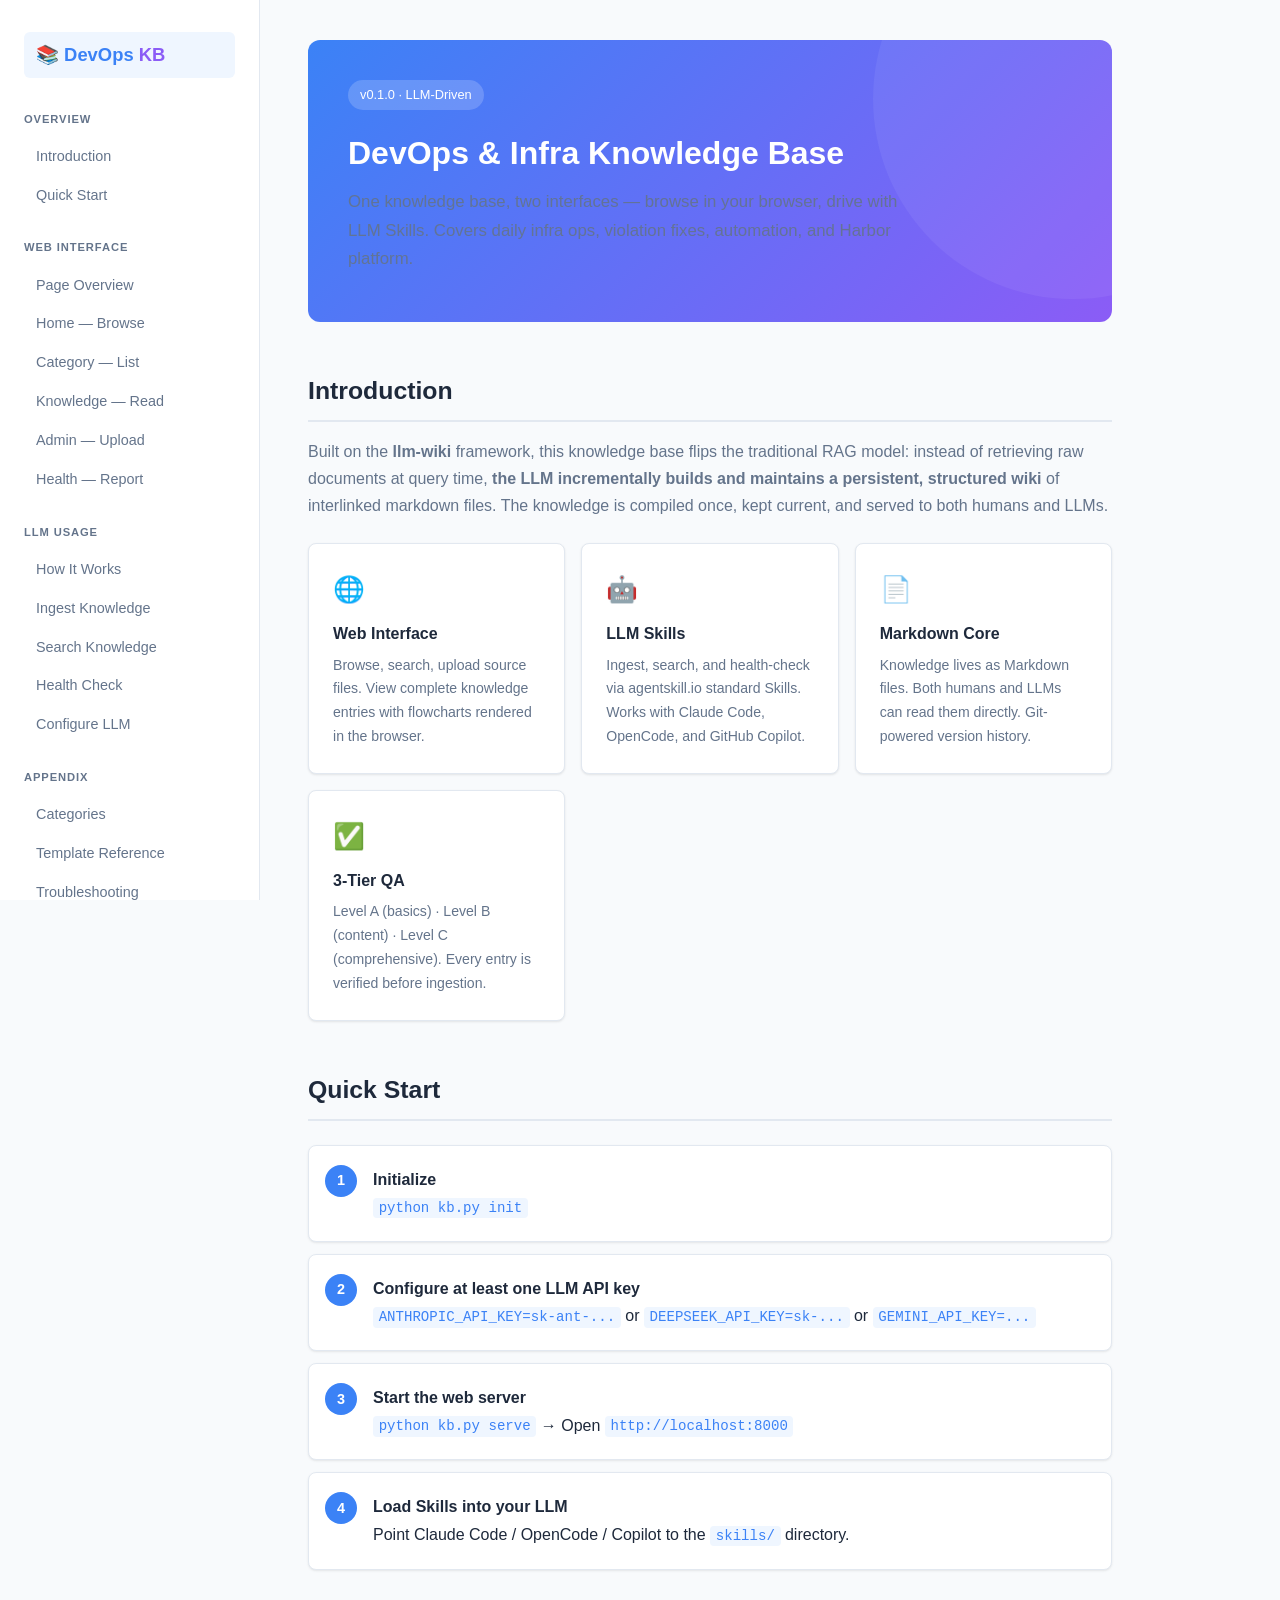
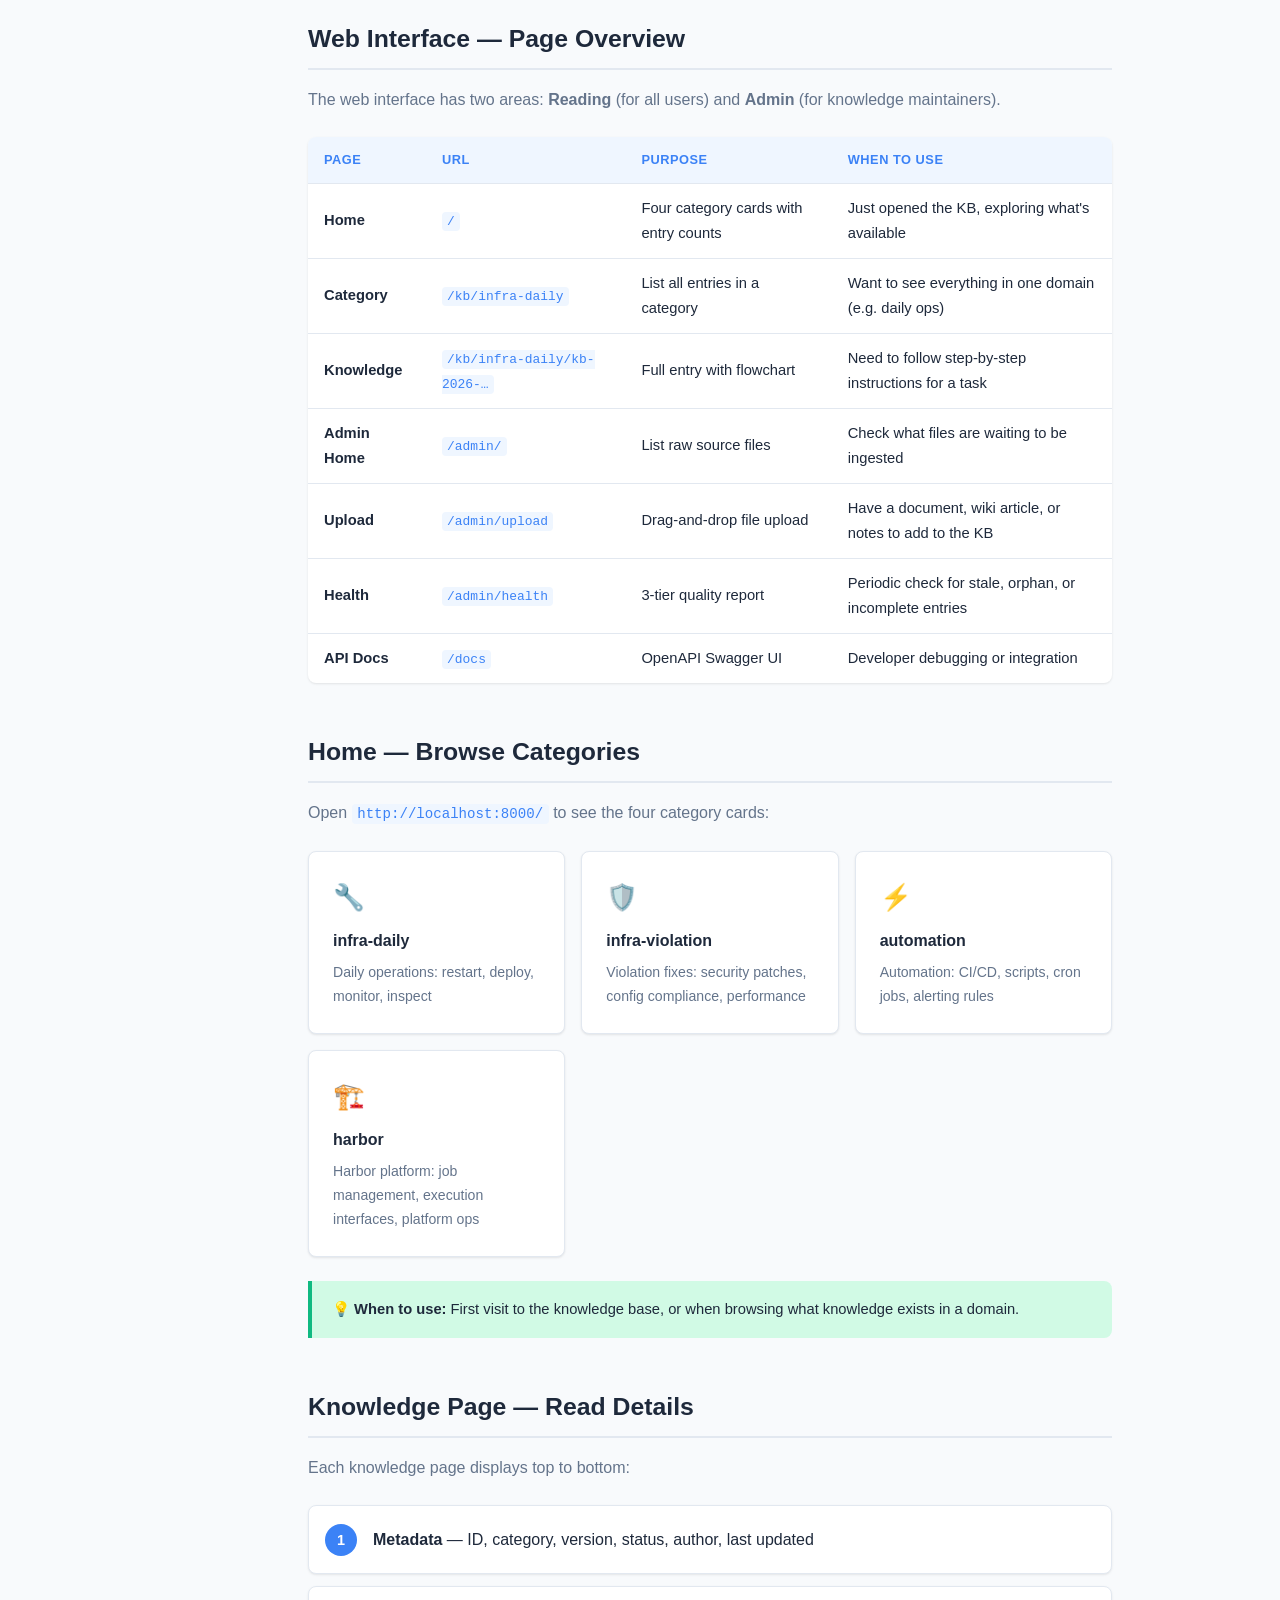
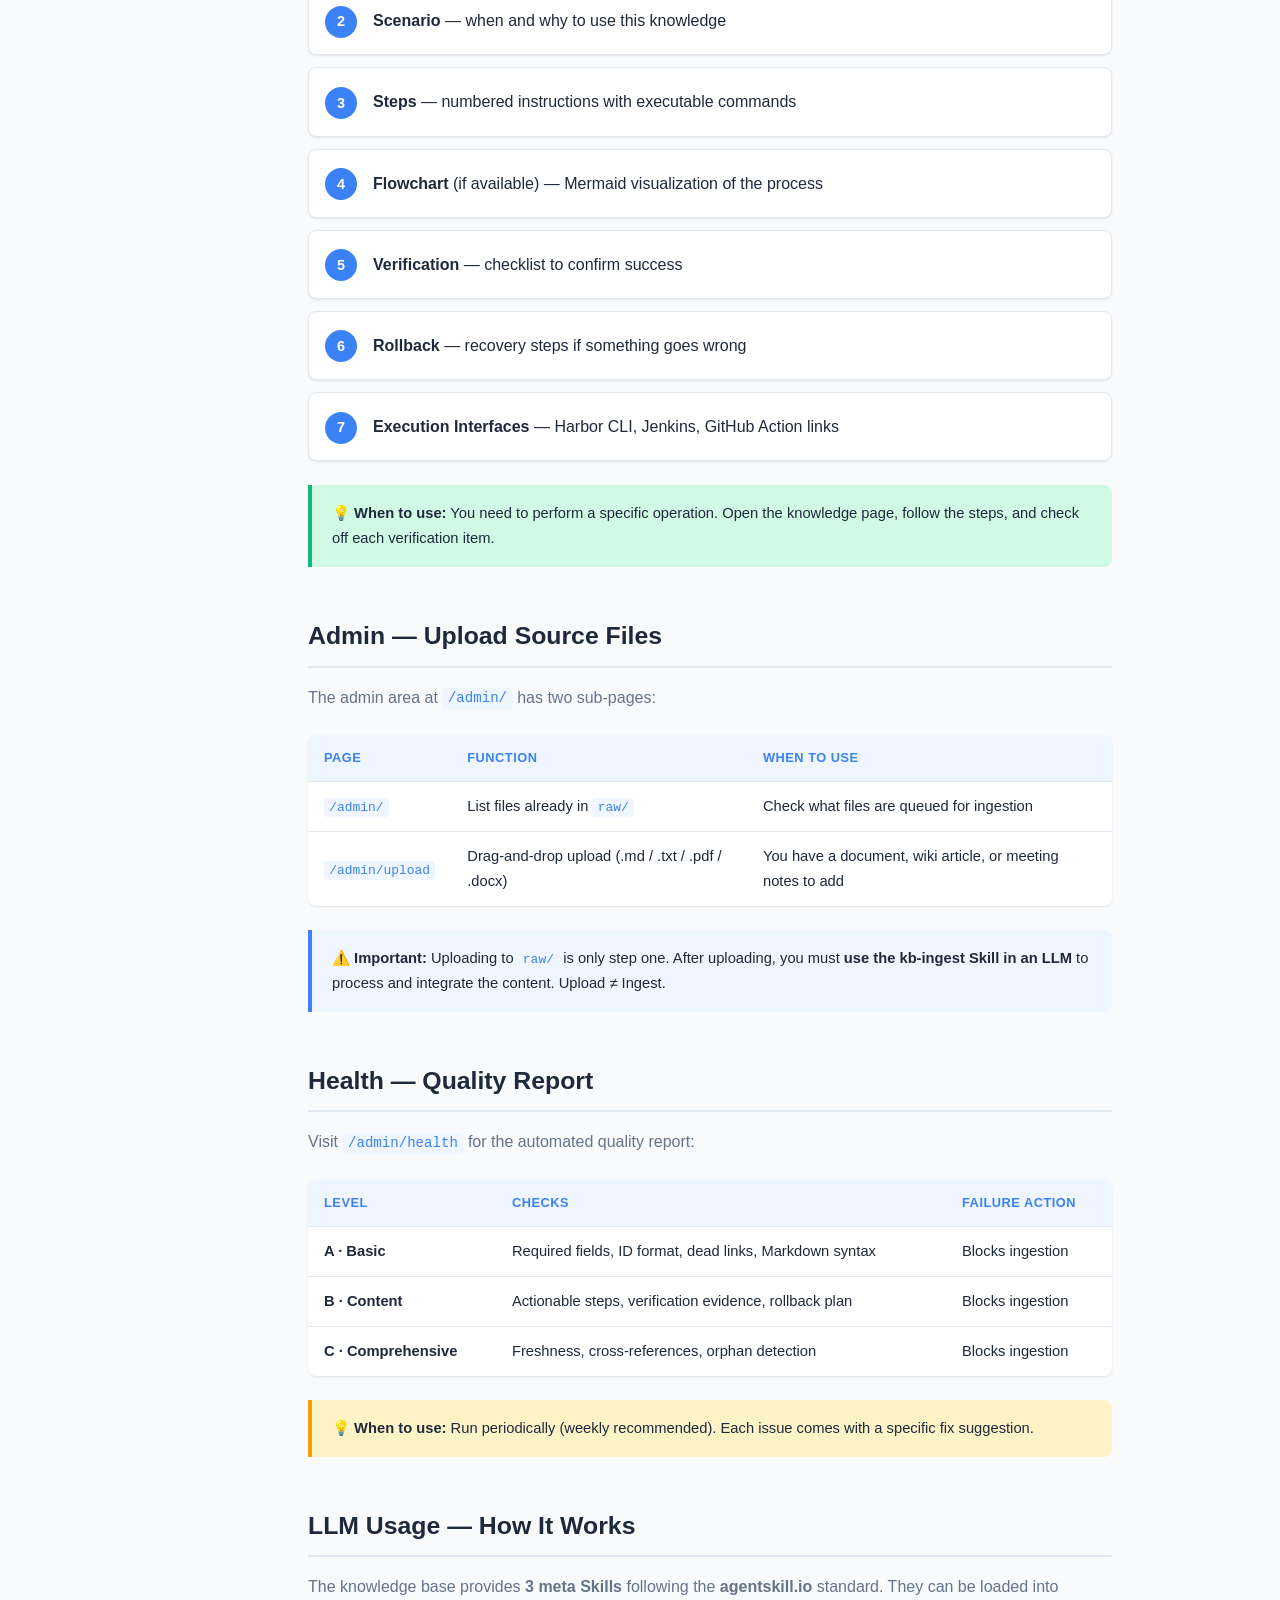
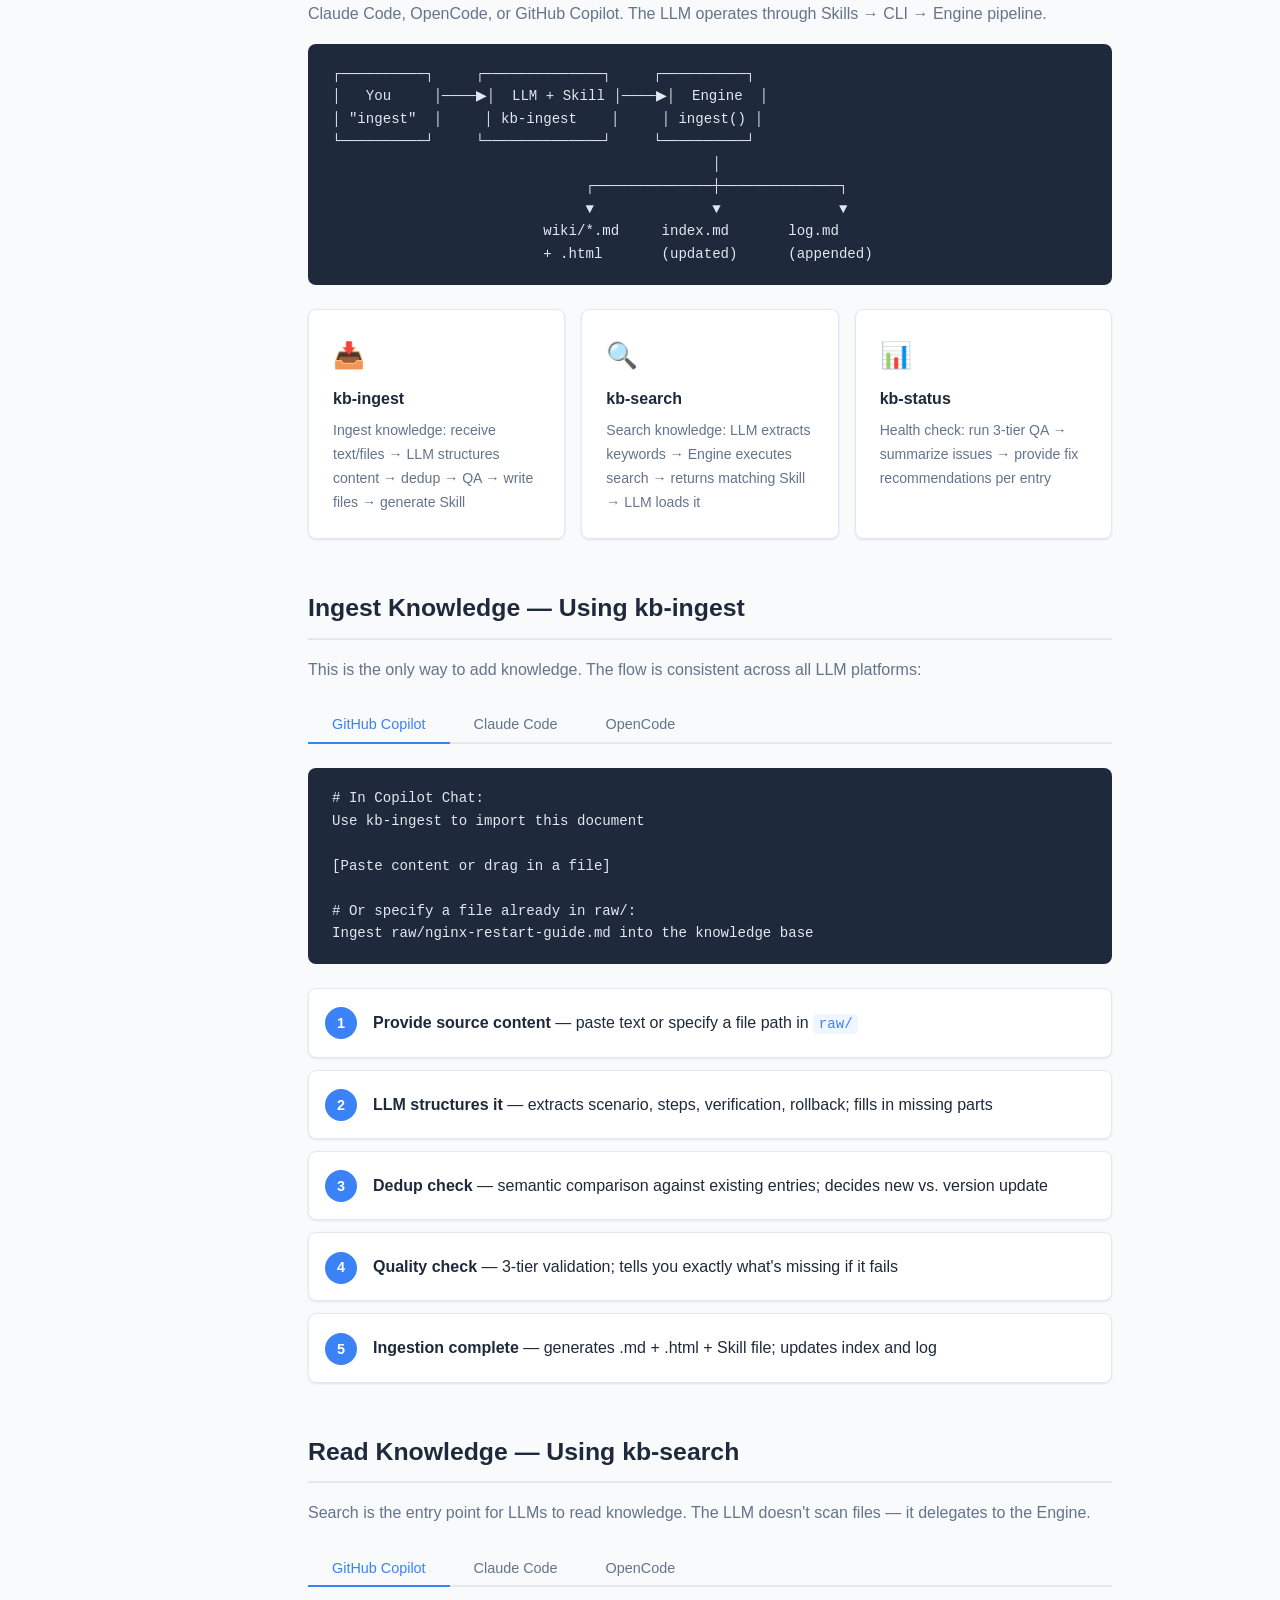
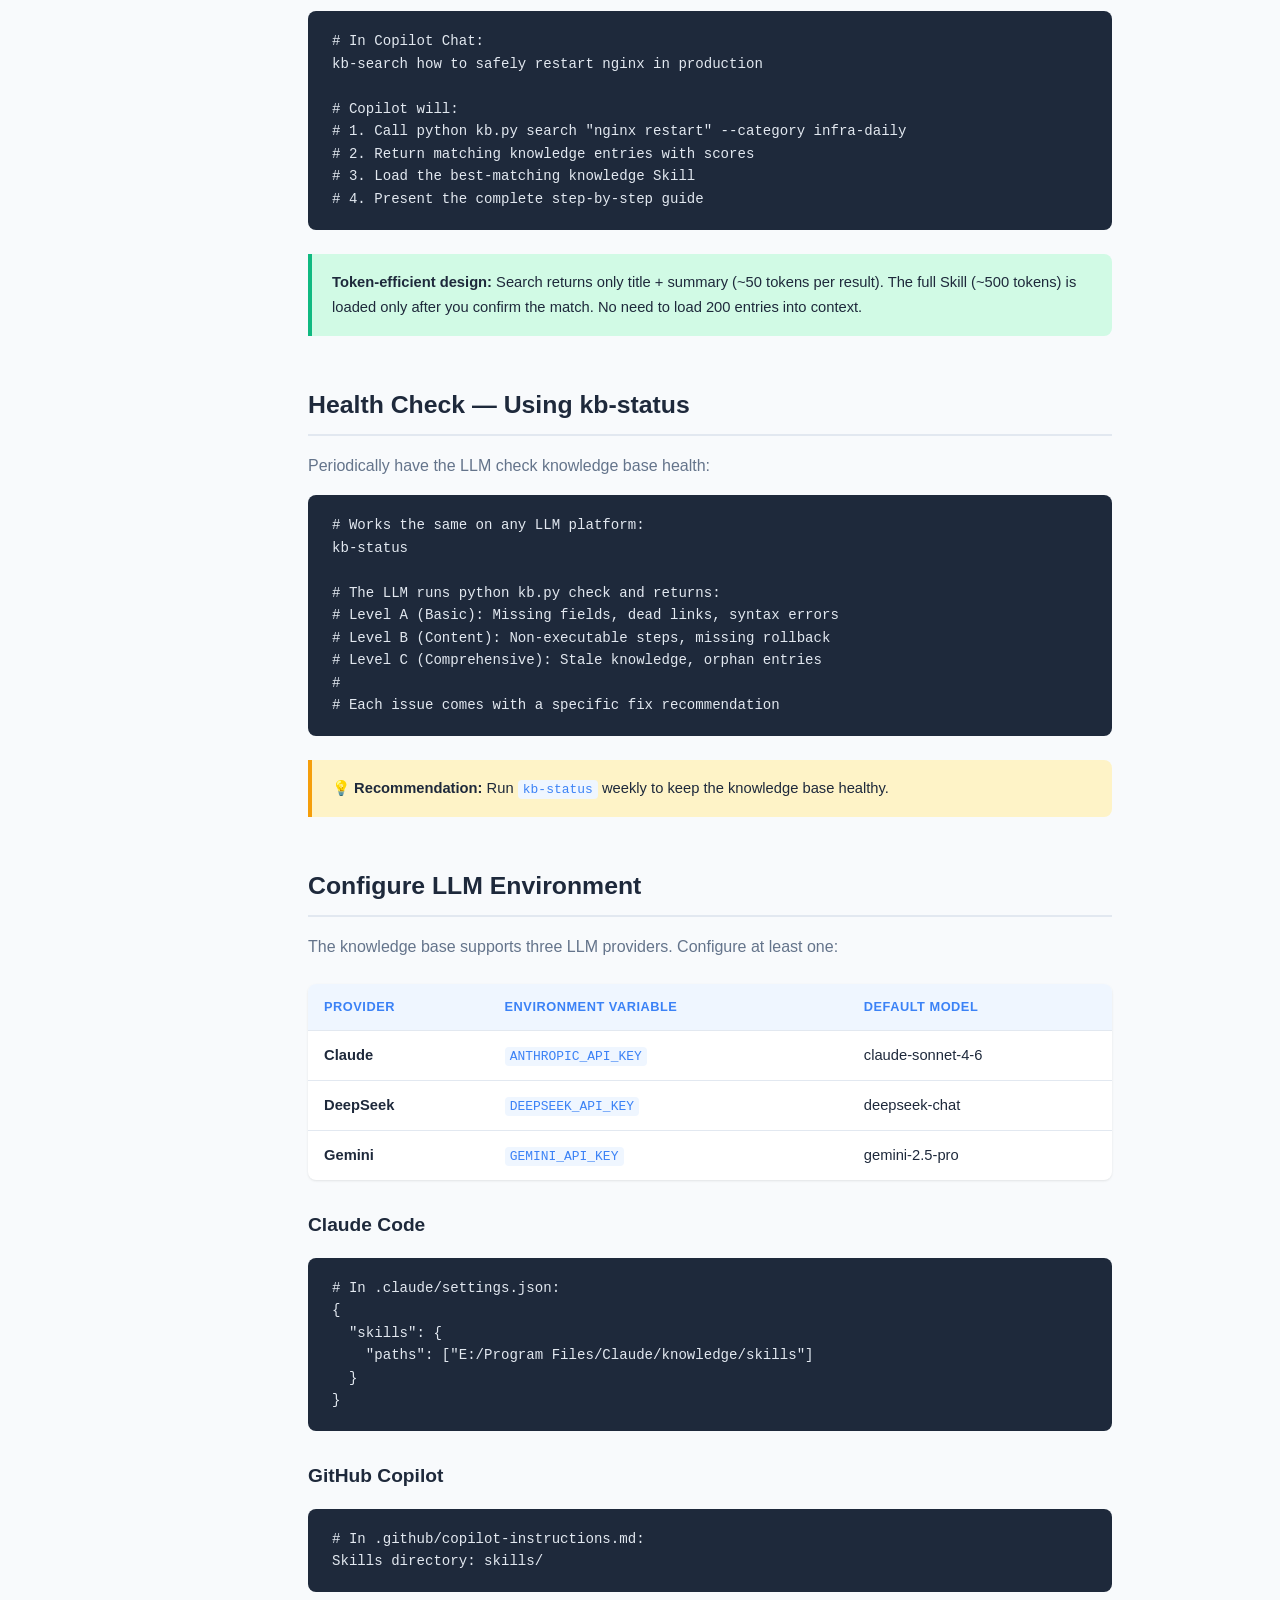
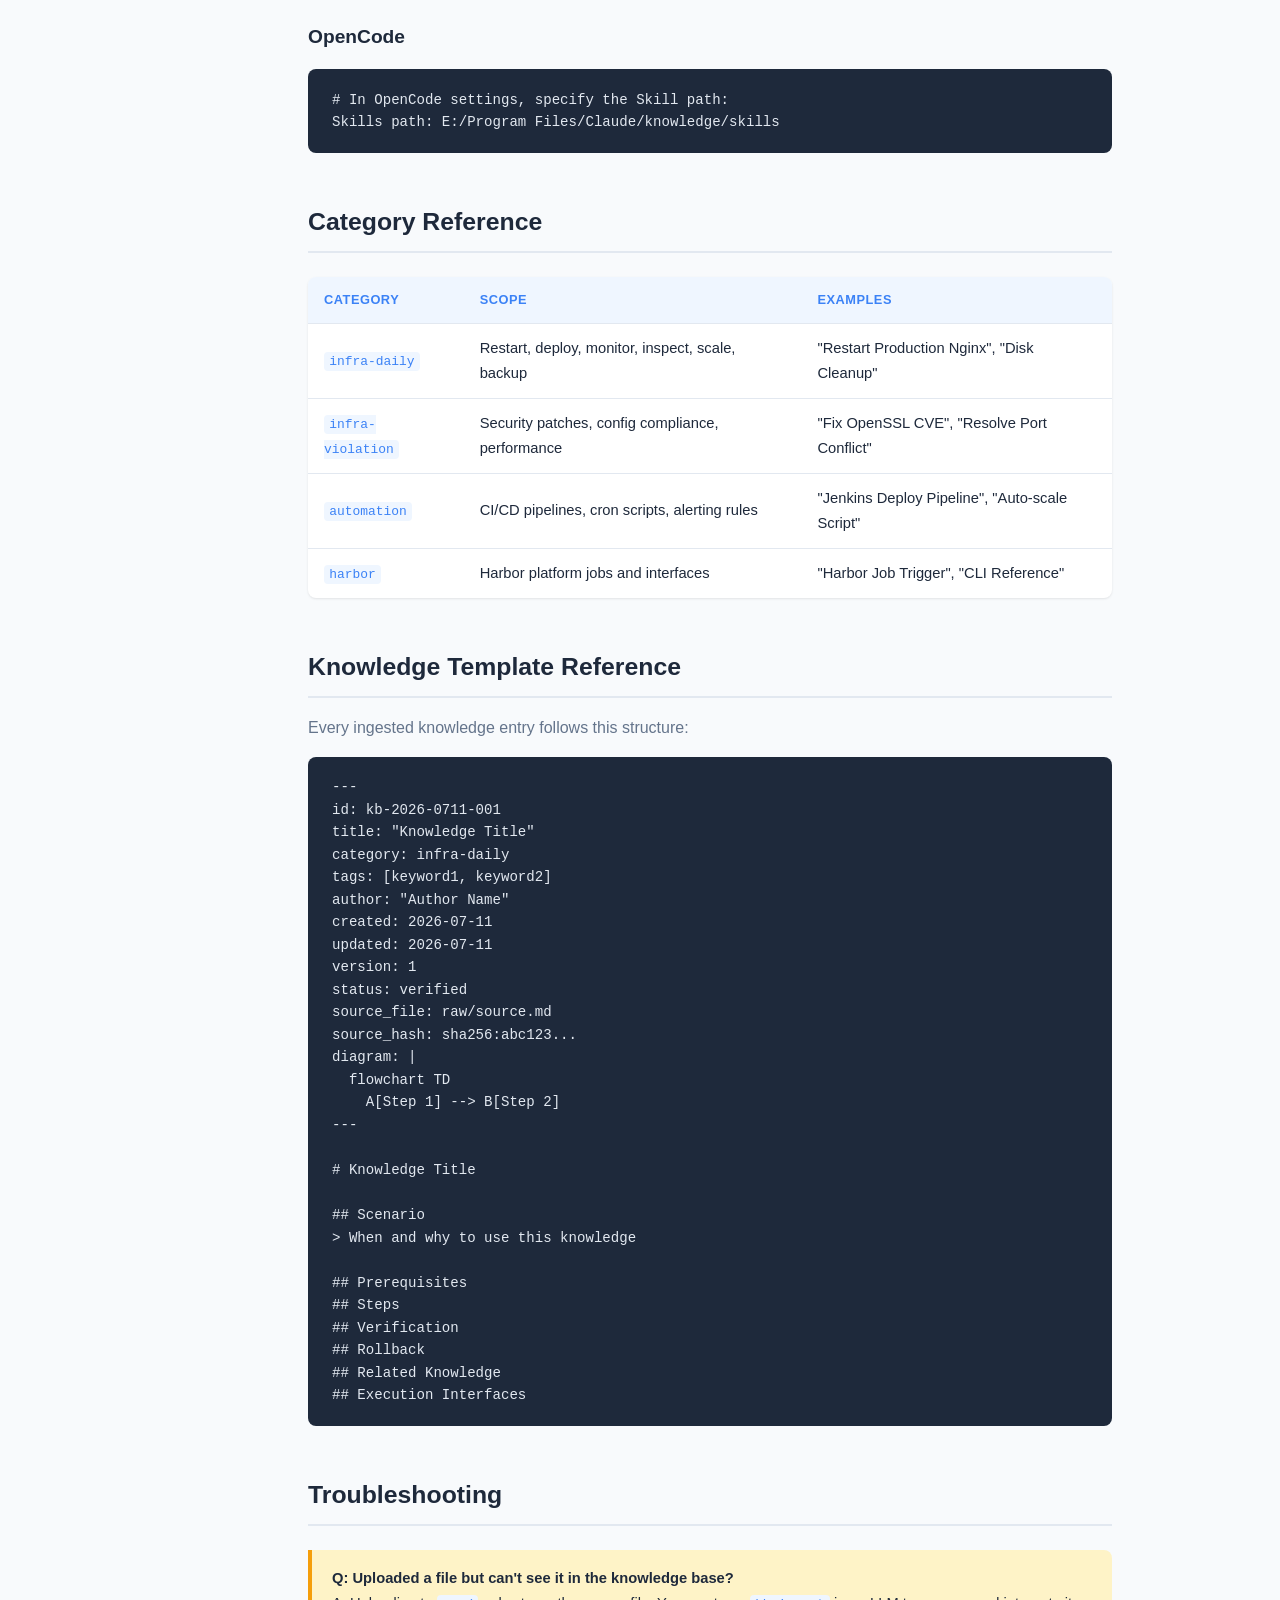
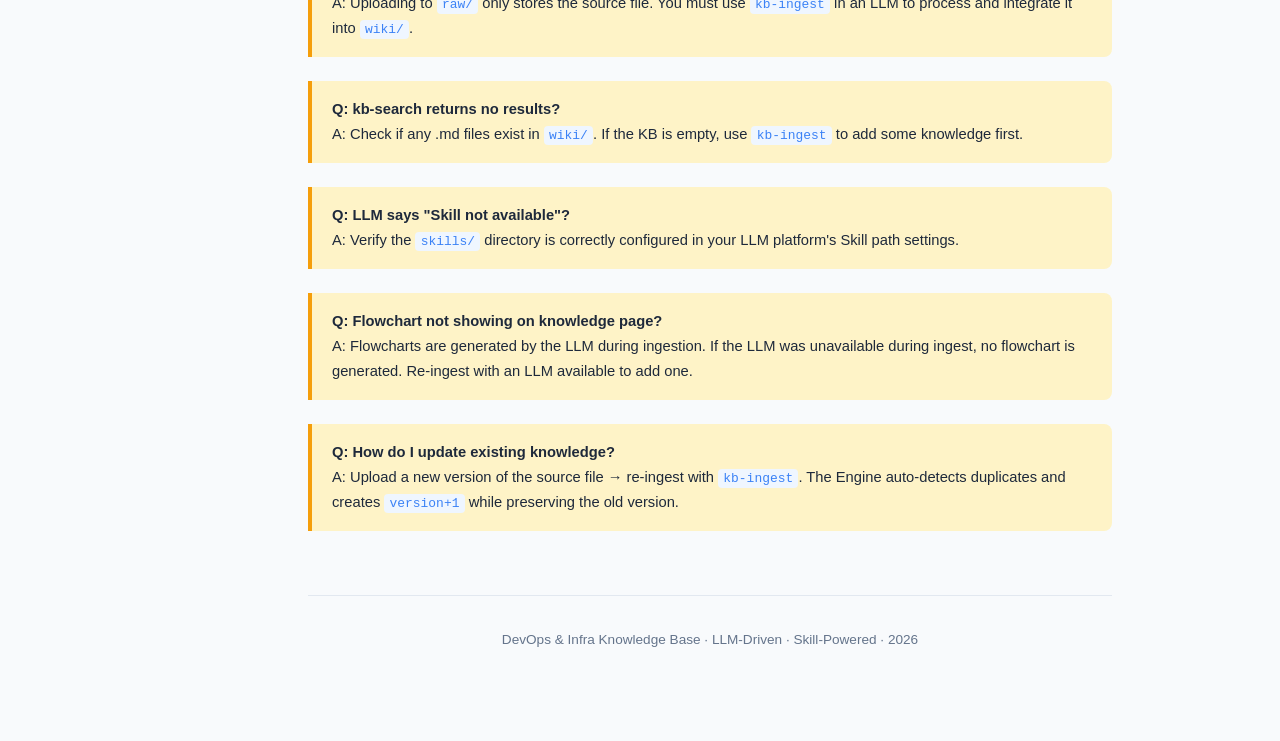
==== docs/usage-guide-en.html @ 07e26d7c "Add files via upload" ====
<!DOCTYPE html>
<html lang="en">
<head>
<meta charset="UTF-8">
<meta name="viewport" content="width=device-width, initial-scale=1.0">
<title>DevOps &amp; Infra Knowledge Base — User Guide</title>
<style>
  :root {
    --bg: #f8fafc;
    --surface: #ffffff;
    --text: #1e293b;
    --text-secondary: #64748b;
    --border: #e2e8f0;
    --primary: #3b82f6;
    --primary-light: #eff6ff;
    --accent: #8b5cf6;
    --success: #10b981;
    --warning: #f59e0b;
    --code-bg: #1e293b;
    --code-text: #e2e8f0;
    --shadow: 0 1px 3px rgba(0,0,0,.06),0 1px 2px rgba(0,0,0,.04);
    --shadow-lg: 0 10px 25px rgba(0,0,0,.08);
    --radius: 12px;
    --radius-sm: 8px;
  }

  @media (prefers-color-scheme: dark) {
    :root {
      --bg: #0f172a;
      --surface: #1e293b;
      --text: #f1f5f9;
      --text-secondary: #94a3b8;
      --border: #334155;
      --primary: #60a5fa;
      --primary-light: #1e3a5f;
      --code-bg: #0f172a;
      --code-text: #e2e8f0;
      --shadow: 0 1px 3px rgba(0,0,0,.3);
      --shadow-lg: 0 10px 25px rgba(0,0,0,.4);
    }
  }

  * { margin:0; padding:0; box-sizing:border-box; }

  body {
    font-family: -apple-system,BlinkMacSystemFont,"Segoe UI",Roboto,sans-serif;
    background: var(--bg);
    color: var(--text);
    line-height: 1.7;
    display: flex;
  }

  nav.sidebar {
    position: sticky; top:0; left:0;
    width: 260px; height: 100vh;
    background: var(--surface);
    border-right: 1px solid var(--border);
    padding: 2rem 1.5rem;
    overflow-y: auto;
    flex-shrink: 0;
  }

  nav.sidebar .logo {
    font-size: 1.15rem; font-weight: 800;
    color: var(--primary);
    margin-bottom: 2rem;
    display: block; text-decoration: none;
  }

  nav.sidebar .logo span { color: var(--accent); }

  nav.sidebar .nav-section {
    font-size: .7rem; text-transform: uppercase;
    letter-spacing: .08em; color: var(--text-secondary);
    margin: 1.5rem 0 .5rem; font-weight: 700;
  }

  nav.sidebar a {
    display: block; padding: .45rem .75rem;
    color: var(--text-secondary); text-decoration: none;
    border-radius: 6px; font-size: .9rem;
    transition: all .15s;
  }

  nav.sidebar a:hover,
  nav.sidebar a.active {
    color: var(--primary); background: var(--primary-light);
  }

  main {
    flex:1; max-width: 900px;
    padding: 2.5rem 3rem 5rem;
  }

  .hero {
    background: linear-gradient(135deg, #3b82f6, #8b5cf6);
    color: #fff; border-radius: var(--radius);
    padding: 2.5rem 2.5rem 2rem; margin-bottom: 2.5rem;
    position: relative; overflow: hidden;
  }
  .hero::after {
    content: ''; position: absolute;
    top: -50%; right: -20%;
    width: 400px; height: 400px;
    background: rgba(255,255,255,.06);
    border-radius: 50%;
  }
  .hero h1 { font-size: 2rem; font-weight: 800; margin-bottom: .5rem; position:relative; z-index:1; }
  .hero p { font-size: 1.05rem; opacity: .9; max-width: 550px; position:relative; z-index:1; }
  .hero .badge {
    display: inline-block; padding: .25rem .75rem;
    background: rgba(255,255,255,.18);
    border-radius: 20px; font-size: .8rem; margin-bottom: 1rem;
    position:relative; z-index:1;
  }

  h2 {
    font-size: 1.55rem; font-weight: 700;
    margin: 2.5rem 0 1rem; padding-top: .5rem;
    border-bottom: 2px solid var(--border); padding-bottom: .5rem;
  }

  h3 { font-size: 1.2rem; font-weight: 600; margin: 1.8rem 0 .6rem; }

  p { margin-bottom: 1rem; color: var(--text-secondary); }

  .card-grid {
    display: grid;
    grid-template-columns: repeat(auto-fill,minmax(240px,1fr));
    gap: 1rem; margin: 1.5rem 0;
  }

  .card {
    background: var(--surface); border: 1px solid var(--border);
    border-radius: var(--radius-sm); padding: 1.5rem;
    box-shadow: var(--shadow);
    transition: transform .15s,box-shadow .15s;
  }
  .card:hover { transform: translateY(-2px); box-shadow: var(--shadow-lg); }
  .card h4 { font-size: 1rem; margin-bottom: .4rem; }
  .card .icon { font-size: 1.6rem; margin-bottom: .5rem; display:block; }
  .card p { font-size: .88rem; margin:0; }

  table {
    width: 100%; border-collapse: collapse;
    margin: 1.5rem 0; font-size: .92rem;
    background: var(--surface); border-radius: var(--radius-sm);
    overflow: hidden; box-shadow: var(--shadow);
  }
  th {
    background: var(--primary-light); color: var(--primary);
    font-weight: 600; text-align: left;
    padding: .75rem 1rem; font-size: .8rem;
    text-transform: uppercase; letter-spacing: .04em;
  }
  td { padding: .75rem 1rem; border-top: 1px solid var(--border); }
  tr:hover td { background: var(--bg); }

  pre {
    background: var(--code-bg); color: var(--code-text);
    border-radius: var(--radius-sm); padding: 1.2rem 1.5rem;
    overflow-x: auto; font-size: .88rem; line-height: 1.6;
    margin: 1rem 0;
  }

  code {
    font-family: "Cascadia Code","Fira Code","JetBrains Mono",Consolas,monospace;
    font-size: .88em;
  }

  :not(pre) > code {
    background: var(--primary-light); color: var(--primary);
    padding: .15em .4em; border-radius: 4px;
  }

  .step-list { counter-reset: step; list-style: none; padding:0; margin:1.5rem 0; }
  .step-list li {
    counter-increment: step;
    padding: 1.25rem 1.25rem 1.25rem 4rem;
    background: var(--surface);
    border: 1px solid var(--border);
    border-radius: var(--radius-sm);
    margin-bottom: .75rem;
    position: relative;
    box-shadow: var(--shadow);
  }
  .step-list li::before {
    content: counter(step);
    position: absolute; left: 1rem; top: 1.15rem;
    width: 2rem; height: 2rem;
    background: var(--primary);
    color: #fff; border-radius: 50%;
    display: flex; align-items: center; justify-content: center;
    font-weight: 700; font-size: .9rem;
  }

  .tab-bar {
    display: flex; gap: 0; margin: 1.5rem 0 0;
    border-bottom: 2px solid var(--border);
  }
  .tab-bar button {
    padding: .6rem 1.5rem; border: none; background: none;
    font-size: .9rem; cursor: pointer;
    color: var(--text-secondary); font-weight: 500;
    border-bottom: 2px solid transparent; margin-bottom: -2px;
    transition: all .15s;
    font-family: inherit;
  }
  .tab-bar button.active {
    color: var(--primary); border-bottom-color: var(--primary);
  }
  .tab-content { display: none; }
  .tab-content.active { display: block; }

  .note {
    background: var(--primary-light); border-left: 4px solid var(--primary);
    padding: 1rem 1.25rem; border-radius: 0 var(--radius-sm) var(--radius-sm) 0;
    margin: 1.5rem 0; font-size: .92rem;
  }
  .note.warn { background: #fef3c7; border-left-color: var(--warning); }
  .note.success { background: #d1fae5; border-left-color: var(--success); }

  @media (max-width: 900px) {
    nav.sidebar { display: none; }
    main { padding: 1.5rem; }
    .hero { padding: 1.5rem; }
    .hero h1 { font-size: 1.5rem; }
    .card-grid { grid-template-columns: 1fr; }
  }
</style>
</head>
<body>

<nav class="sidebar">
  <a href="#" class="logo">📚 DevOps <span>KB</span></a>

  <div class="nav-section">Overview</div>
  <a href="#overview" class="active">Introduction</a>
  <a href="#quickstart">Quick Start</a>

  <div class="nav-section">Web Interface</div>
  <a href="#web-overview">Page Overview</a>
  <a href="#page-home">Home — Browse</a>
  <a href="#page-category">Category — List</a>
  <a href="#page-knowledge">Knowledge — Read</a>
  <a href="#page-admin">Admin — Upload</a>
  <a href="#page-health">Health — Report</a>

  <div class="nav-section">LLM Usage</div>
  <a href="#llm-overview">How It Works</a>
  <a href="#llm-ingest">Ingest Knowledge</a>
  <a href="#llm-search">Search Knowledge</a>
  <a href="#llm-check">Health Check</a>
  <a href="#llm-setup">Configure LLM</a>

  <div class="nav-section">Appendix</div>
  <a href="#categories">Categories</a>
  <a href="#template">Template Reference</a>
  <a href="#troubleshoot">Troubleshooting</a>
</nav>

<main>

<!-- ====== HERO ====== -->
<div class="hero">
  <div class="badge">v0.1.0 · LLM-Driven</div>
  <h1>DevOps &amp; Infra Knowledge Base</h1>
  <p>One knowledge base, two interfaces — browse in your browser, drive with LLM Skills. Covers daily infra ops, violation fixes, automation, and Harbor platform.</p>
</div>

<!-- ====== OVERVIEW ====== -->
<h2 id="overview">Introduction</h2>

<p>Built on the <strong>llm-wiki</strong> framework, this knowledge base flips the traditional RAG model: instead of retrieving raw documents at query time, <strong>the LLM incrementally builds and maintains a persistent, structured wiki</strong> of interlinked markdown files. The knowledge is compiled once, kept current, and served to both humans and LLMs.</p>

<div class="card-grid">
  <div class="card">
    <span class="icon">🌐</span>
    <h4>Web Interface</h4>
    <p>Browse, search, upload source files. View complete knowledge entries with flowcharts rendered in the browser.</p>
  </div>
  <div class="card">
    <span class="icon">🤖</span>
    <h4>LLM Skills</h4>
    <p>Ingest, search, and health-check via agentskill.io standard Skills. Works with Claude Code, OpenCode, and GitHub Copilot.</p>
  </div>
  <div class="card">
    <span class="icon">📄</span>
    <h4>Markdown Core</h4>
    <p>Knowledge lives as Markdown files. Both humans and LLMs can read them directly. Git-powered version history.</p>
  </div>
  <div class="card">
    <span class="icon">✅</span>
    <h4>3-Tier QA</h4>
    <p>Level A (basics) · Level B (content) · Level C (comprehensive). Every entry is verified before ingestion.</p>
  </div>
</div>

<!-- ====== QUICK START ====== -->
<h2 id="quickstart">Quick Start</h2>

<ol class="step-list">
  <li>
    <strong>Initialize</strong><br>
    <code>python kb.py init</code>
  </li>
  <li>
    <strong>Configure at least one LLM API key</strong><br>
    <code>ANTHROPIC_API_KEY=sk-ant-...</code> or <code>DEEPSEEK_API_KEY=sk-...</code> or <code>GEMINI_API_KEY=...</code>
  </li>
  <li>
    <strong>Start the web server</strong><br>
    <code>python kb.py serve</code> → Open <code>http://localhost:8000</code>
  </li>
  <li>
    <strong>Load Skills into your LLM</strong><br>
    Point Claude Code / OpenCode / Copilot to the <code>skills/</code> directory.
  </li>
</ol>

<!-- ====== WEB OVERVIEW ====== -->
<h2 id="web-overview">Web Interface — Page Overview</h2>

<p>The web interface has two areas: <strong>Reading</strong> (for all users) and <strong>Admin</strong> (for knowledge maintainers).</p>

<table>
  <thead>
    <tr><th>Page</th><th>URL</th><th>Purpose</th><th>When to Use</th></tr>
  </thead>
  <tbody>
    <tr>
      <td><strong>Home</strong></td>
      <td><code>/</code></td>
      <td>Four category cards with entry counts</td>
      <td>Just opened the KB, exploring what's available</td>
    </tr>
    <tr>
      <td><strong>Category</strong></td>
      <td><code>/kb/infra-daily</code></td>
      <td>List all entries in a category</td>
      <td>Want to see everything in one domain (e.g. daily ops)</td>
    </tr>
    <tr>
      <td><strong>Knowledge</strong></td>
      <td><code>/kb/infra-daily/kb-2026-…</code></td>
      <td>Full entry with flowchart</td>
      <td>Need to follow step-by-step instructions for a task</td>
    </tr>
    <tr>
      <td><strong>Admin Home</strong></td>
      <td><code>/admin/</code></td>
      <td>List raw source files</td>
      <td>Check what files are waiting to be ingested</td>
    </tr>
    <tr>
      <td><strong>Upload</strong></td>
      <td><code>/admin/upload</code></td>
      <td>Drag-and-drop file upload</td>
      <td>Have a document, wiki article, or notes to add to the KB</td>
    </tr>
    <tr>
      <td><strong>Health</strong></td>
      <td><code>/admin/health</code></td>
      <td>3-tier quality report</td>
      <td>Periodic check for stale, orphan, or incomplete entries</td>
    </tr>
    <tr>
      <td><strong>API Docs</strong></td>
      <td><code>/docs</code></td>
      <td>OpenAPI Swagger UI</td>
      <td>Developer debugging or integration</td>
    </tr>
  </tbody>
</table>

<!-- ====== PAGE: HOME ====== -->
<h2 id="page-home">Home — Browse Categories</h2>

<p>Open <code>http://localhost:8000/</code> to see the four category cards:</p>

<div class="card-grid">
  <div class="card"><span class="icon">🔧</span><h4>infra-daily</h4><p>Daily operations: restart, deploy, monitor, inspect</p></div>
  <div class="card"><span class="icon">🛡️</span><h4>infra-violation</h4><p>Violation fixes: security patches, config compliance, performance</p></div>
  <div class="card"><span class="icon">⚡</span><h4>automation</h4><p>Automation: CI/CD, scripts, cron jobs, alerting rules</p></div>
  <div class="card"><span class="icon">🏗️</span><h4>harbor</h4><p>Harbor platform: job management, execution interfaces, platform ops</p></div>
</div>

<div class="note success">
  <strong>💡 When to use:</strong> First visit to the knowledge base, or when browsing what knowledge exists in a domain.
</div>

<!-- ====== PAGE: KNOWLEDGE ====== -->
<h2 id="page-knowledge">Knowledge Page — Read Details</h2>

<p>Each knowledge page displays top to bottom:</p>
<ol class="step-list">
  <li><strong>Metadata</strong> — ID, category, version, status, author, last updated</li>
  <li><strong>Scenario</strong> — when and why to use this knowledge</li>
  <li><strong>Steps</strong> — numbered instructions with executable commands</li>
  <li><strong>Flowchart</strong> (if available) — Mermaid visualization of the process</li>
  <li><strong>Verification</strong> — checklist to confirm success</li>
  <li><strong>Rollback</strong> — recovery steps if something goes wrong</li>
  <li><strong>Execution Interfaces</strong> — Harbor CLI, Jenkins, GitHub Action links</li>
</ol>

<div class="note success">
  <strong>💡 When to use:</strong> You need to perform a specific operation. Open the knowledge page, follow the steps, and check off each verification item.
</div>

<!-- ====== PAGE: ADMIN ====== -->
<h2 id="page-admin">Admin — Upload Source Files</h2>

<p>The admin area at <code>/admin/</code> has two sub-pages:</p>

<table>
  <thead><tr><th>Page</th><th>Function</th><th>When to Use</th></tr></thead>
  <tbody>
    <tr>
      <td><code>/admin/</code></td>
      <td>List files already in <code>raw/</code></td>
      <td>Check what files are queued for ingestion</td>
    </tr>
    <tr>
      <td><code>/admin/upload</code></td>
      <td>Drag-and-drop upload (.md / .txt / .pdf / .docx)</td>
      <td>You have a document, wiki article, or meeting notes to add</td>
    </tr>
  </tbody>
</table>

<div class="note">
  <strong>⚠️ Important:</strong> Uploading to <code>raw/</code> is only step one. After uploading, you must <strong>use the kb-ingest Skill in an LLM</strong> to process and integrate the content. Upload &ne; Ingest.
</div>

<!-- ====== PAGE: HEALTH ====== -->
<h2 id="page-health">Health — Quality Report</h2>

<p>Visit <code>/admin/health</code> for the automated quality report:</p>

<table>
  <thead><tr><th>Level</th><th>Checks</th><th>Failure Action</th></tr></thead>
  <tbody>
    <tr>
      <td><strong>A · Basic</strong></td>
      <td>Required fields, ID format, dead links, Markdown syntax</td>
      <td>Blocks ingestion</td>
    </tr>
    <tr>
      <td><strong>B · Content</strong></td>
      <td>Actionable steps, verification evidence, rollback plan</td>
      <td>Blocks ingestion</td>
    </tr>
    <tr>
      <td><strong>C · Comprehensive</strong></td>
      <td>Freshness, cross-references, orphan detection</td>
      <td>Blocks ingestion</td>
    </tr>
  </tbody>
</table>

<div class="note warn">
  <strong>💡 When to use:</strong> Run periodically (weekly recommended). Each issue comes with a specific fix suggestion.
</div>

<!-- ====== LLM OVERVIEW ====== -->
<h2 id="llm-overview">LLM Usage — How It Works</h2>

<p>The knowledge base provides <strong>3 meta Skills</strong> following the <strong>agentskill.io</strong> standard. They can be loaded into Claude Code, OpenCode, or GitHub Copilot. The LLM operates through Skills → CLI → Engine pipeline.</p>

<pre>┌──────────┐     ┌──────────────┐     ┌──────────┐
│   You     │────▶│  LLM + Skill │────▶│  Engine  │
│ "ingest"  │     │ kb-ingest    │     │ ingest() │
└──────────┘     └──────────────┘     └──────────┘
                                             │
                              ┌──────────────┼──────────────┐
                              ▼              ▼              ▼
                         wiki/*.md     index.md       log.md
                         + .html       (updated)      (appended)</pre>

<div class="card-grid">
  <div class="card">
    <span class="icon">📥</span>
    <h4>kb-ingest</h4>
    <p>Ingest knowledge: receive text/files → LLM structures content → dedup → QA → write files → generate Skill</p>
  </div>
  <div class="card">
    <span class="icon">🔍</span>
    <h4>kb-search</h4>
    <p>Search knowledge: LLM extracts keywords → Engine executes search → returns matching Skill → LLM loads it</p>
  </div>
  <div class="card">
    <span class="icon">📊</span>
    <h4>kb-status</h4>
    <p>Health check: run 3-tier QA → summarize issues → provide fix recommendations per entry</p>
  </div>
</div>

<!-- ====== LLM: INGEST ====== -->
<h2 id="llm-ingest">Ingest Knowledge — Using kb-ingest</h2>

<p>This is the only way to add knowledge. The flow is consistent across all LLM platforms:</p>

<div class="tab-bar">
  <button class="active" onclick="switchTab(event,'ingest-copilot')">GitHub Copilot</button>
  <button onclick="switchTab(event,'ingest-claude')">Claude Code</button>
  <button onclick="switchTab(event,'ingest-opencode')">OpenCode</button>
</div>

<div id="ingest-copilot" class="tab-content active" style="margin-top:1.5rem;">
<pre># In Copilot Chat:
Use kb-ingest to import this document

[Paste content or drag in a file]

# Or specify a file already in raw/:
Ingest raw/nginx-restart-guide.md into the knowledge base</pre>
</div>

<div id="ingest-claude" class="tab-content" style="margin-top:1.5rem;">
<pre># In Claude Code:
> /kb-ingest

Claude will guide you through:
1. Provide knowledge content (paste or file path)
2. LLM auto-structures per template
3. LLM checks completeness, prompts for missing sections
4. Confirm and auto-ingest</pre>
</div>

<div id="ingest-opencode" class="tab-content" style="margin-top:1.5rem;">
<pre># In OpenCode:
Please use the kb-ingest skill to import this content:

[Paste content]

OpenCode will call python kb.py ingest to complete the process.</pre>
</div>

<ol class="step-list">
  <li><strong>Provide source content</strong> — paste text or specify a file path in <code>raw/</code></li>
  <li><strong>LLM structures it</strong> — extracts scenario, steps, verification, rollback; fills in missing parts</li>
  <li><strong>Dedup check</strong> — semantic comparison against existing entries; decides new vs. version update</li>
  <li><strong>Quality check</strong> — 3-tier validation; tells you exactly what's missing if it fails</li>
  <li><strong>Ingestion complete</strong> — generates .md + .html + Skill file; updates index and log</li>
</ol>

<!-- ====== LLM: SEARCH ====== -->
<h2 id="llm-search">Read Knowledge — Using kb-search</h2>

<p>Search is the entry point for LLMs to read knowledge. The LLM doesn't scan files — it delegates to the Engine.</p>

<div class="tab-bar">
  <button class="active" onclick="switchTab(event,'search-copilot')">GitHub Copilot</button>
  <button onclick="switchTab(event,'search-claude')">Claude Code</button>
  <button onclick="switchTab(event,'search-opencode')">OpenCode</button>
</div>

<div id="search-copilot" class="tab-content active" style="margin-top:1.5rem;">
<pre># In Copilot Chat:
kb-search how to safely restart nginx in production

# Copilot will:
# 1. Call python kb.py search "nginx restart" --category infra-daily
# 2. Return matching knowledge entries with scores
# 3. Load the best-matching knowledge Skill
# 4. Present the complete step-by-step guide</pre>
</div>

<div id="search-claude" class="tab-content" style="margin-top:1.5rem;">
<pre># In Claude Code:
> /kb-search nginx restart procedure

Claude will search the KB and provide the operation guide.</pre>
</div>

<div id="search-opencode" class="tab-content" style="margin-top:1.5rem;">
<pre># In OpenCode:
Use kb-search to find the disk cleanup procedure</pre>
</div>

<div class="note success">
  <strong>Token-efficient design:</strong> Search returns only title + summary (~50 tokens per result). The full Skill (~500 tokens) is loaded only after you confirm the match. No need to load 200 entries into context.
</div>

<!-- ====== LLM: CHECK ====== -->
<h2 id="llm-check">Health Check — Using kb-status</h2>

<p>Periodically have the LLM check knowledge base health:</p>

<pre># Works the same on any LLM platform:
kb-status

# The LLM runs python kb.py check and returns:
# Level A (Basic): Missing fields, dead links, syntax errors
# Level B (Content): Non-executable steps, missing rollback
# Level C (Comprehensive): Stale knowledge, orphan entries
#
# Each issue comes with a specific fix recommendation</pre>

<div class="note warn">
  <strong>💡 Recommendation:</strong> Run <code>kb-status</code> weekly to keep the knowledge base healthy.
</div>

<!-- ====== LLM: SETUP ====== -->
<h2 id="llm-setup">Configure LLM Environment</h2>

<p>The knowledge base supports three LLM providers. Configure at least one:</p>

<table>
  <thead><tr><th>Provider</th><th>Environment Variable</th><th>Default Model</th></tr></thead>
  <tbody>
    <tr><td><strong>Claude</strong></td><td><code>ANTHROPIC_API_KEY</code></td><td>claude-sonnet-4-6</td></tr>
    <tr><td><strong>DeepSeek</strong></td><td><code>DEEPSEEK_API_KEY</code></td><td>deepseek-chat</td></tr>
    <tr><td><strong>Gemini</strong></td><td><code>GEMINI_API_KEY</code></td><td>gemini-2.5-pro</td></tr>
  </tbody>
</table>

<h3>Claude Code</h3>
<pre># In .claude/settings.json:
{
  "skills": {
    "paths": ["E:/Program Files/Claude/knowledge/skills"]
  }
}</pre>

<h3>GitHub Copilot</h3>
<pre># In .github/copilot-instructions.md:
Skills directory: skills/</pre>

<h3>OpenCode</h3>
<pre># In OpenCode settings, specify the Skill path:
Skills path: E:/Program Files/Claude/knowledge/skills</pre>

<!-- ====== CATEGORIES ====== -->
<h2 id="categories">Category Reference</h2>

<table>
  <thead><tr><th>Category</th><th>Scope</th><th>Examples</th></tr></thead>
  <tbody>
    <tr><td><code>infra-daily</code></td><td>Restart, deploy, monitor, inspect, scale, backup</td><td>"Restart Production Nginx", "Disk Cleanup"</td></tr>
    <tr><td><code>infra-violation</code></td><td>Security patches, config compliance, performance</td><td>"Fix OpenSSL CVE", "Resolve Port Conflict"</td></tr>
    <tr><td><code>automation</code></td><td>CI/CD pipelines, cron scripts, alerting rules</td><td>"Jenkins Deploy Pipeline", "Auto-scale Script"</td></tr>
    <tr><td><code>harbor</code></td><td>Harbor platform jobs and interfaces</td><td>"Harbor Job Trigger", "CLI Reference"</td></tr>
  </tbody>
</table>

<!-- ====== TEMPLATE ====== -->
<h2 id="template">Knowledge Template Reference</h2>

<p>Every ingested knowledge entry follows this structure:</p>

<pre>---
id: kb-2026-0711-001
title: "Knowledge Title"
category: infra-daily
tags: [keyword1, keyword2]
author: "Author Name"
created: 2026-07-11
updated: 2026-07-11
version: 1
status: verified
source_file: raw/source.md
source_hash: sha256:abc123...
diagram: |
  flowchart TD
    A[Step 1] --> B[Step 2]
---

# Knowledge Title

## Scenario
> When and why to use this knowledge

## Prerequisites
## Steps
## Verification
## Rollback
## Related Knowledge
## Execution Interfaces</pre>

<!-- ====== TROUBLESHOOT ====== -->
<h2 id="troubleshoot">Troubleshooting</h2>

<div class="note warn">
  <strong>Q: Uploaded a file but can't see it in the knowledge base?</strong><br>
  A: Uploading to <code>raw/</code> only stores the source file. You must use <code>kb-ingest</code> in an LLM to process and integrate it into <code>wiki/</code>.
</div>

<div class="note warn">
  <strong>Q: kb-search returns no results?</strong><br>
  A: Check if any .md files exist in <code>wiki/</code>. If the KB is empty, use <code>kb-ingest</code> to add some knowledge first.
</div>

<div class="note warn">
  <strong>Q: LLM says "Skill not available"?</strong><br>
  A: Verify the <code>skills/</code> directory is correctly configured in your LLM platform's Skill path settings.
</div>

<div class="note warn">
  <strong>Q: Flowchart not showing on knowledge page?</strong><br>
  A: Flowcharts are generated by the LLM during ingestion. If the LLM was unavailable during ingest, no flowchart is generated. Re-ingest with an LLM available to add one.
</div>

<div class="note warn">
  <strong>Q: How do I update existing knowledge?</strong><br>
  A: Upload a new version of the source file → re-ingest with <code>kb-ingest</code>. The Engine auto-detects duplicates and creates <code>version+1</code> while preserving the old version.
</div>

<footer style="margin-top:4rem;padding-top:2rem;border-top:1px solid var(--border);text-align:center;color:var(--text-secondary);font-size:.85rem;">
  <p>DevOps &amp; Infra Knowledge Base · LLM-Driven · Skill-Powered · 2026</p>
</footer>

</main>

<script>
function switchTab(event, tabId) {
  const bar = event.target.closest('.tab-bar');
  bar.querySelectorAll('button').forEach(b => b.classList.remove('active'));
  event.target.classList.add('active');
  const container = bar.parentElement;
  container.querySelectorAll('.tab-content').forEach(t => t.classList.remove('active'));
  document.getElementById(tabId).classList.add('active');
}

const sections = document.querySelectorAll('h2[id]');
const navLinks = document.querySelectorAll('nav.sidebar a');
window.addEventListener('scroll', () => {
  let current = '';
  sections.forEach(s => { if (window.scrollY >= s.offsetTop - 120) current = s.id; });
  navLinks.forEach(a => { a.classList.toggle('active', a.getAttribute('href') === '#' + current); });
});
</script>

</body>
</html>
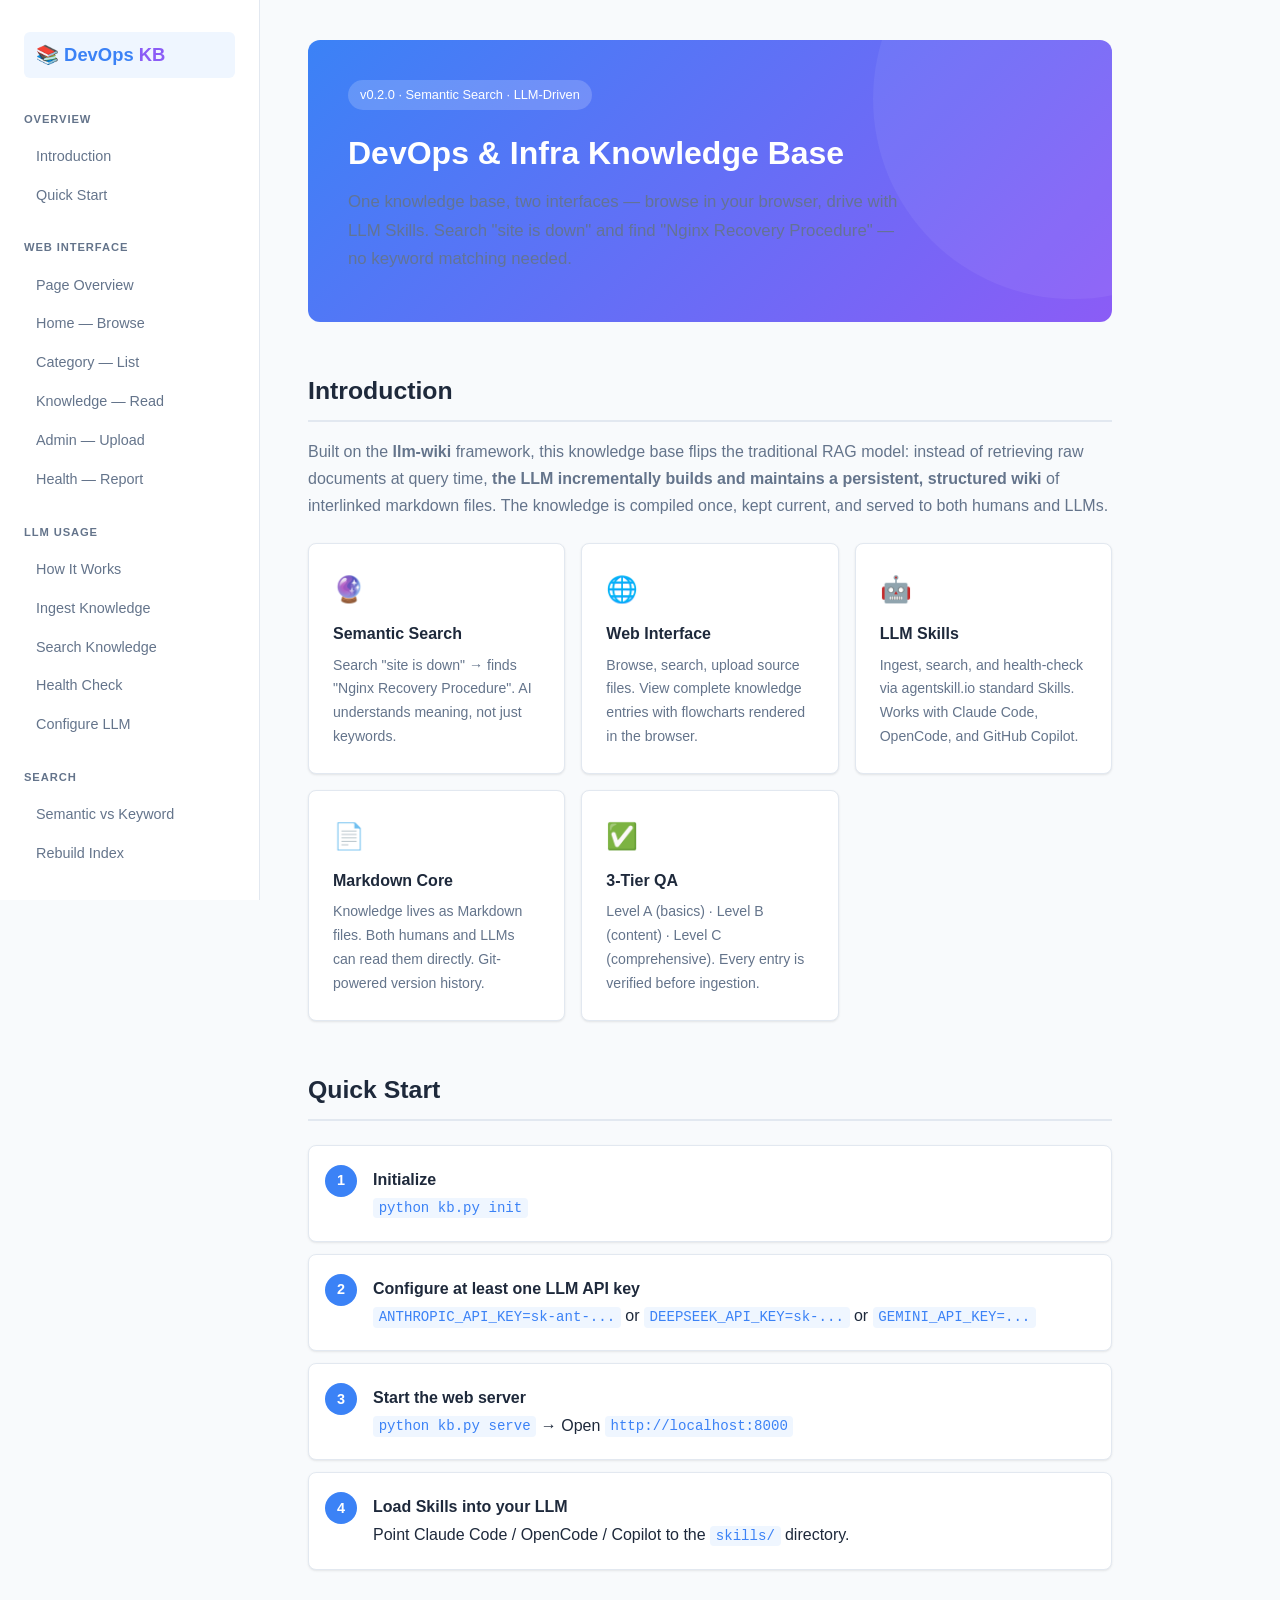
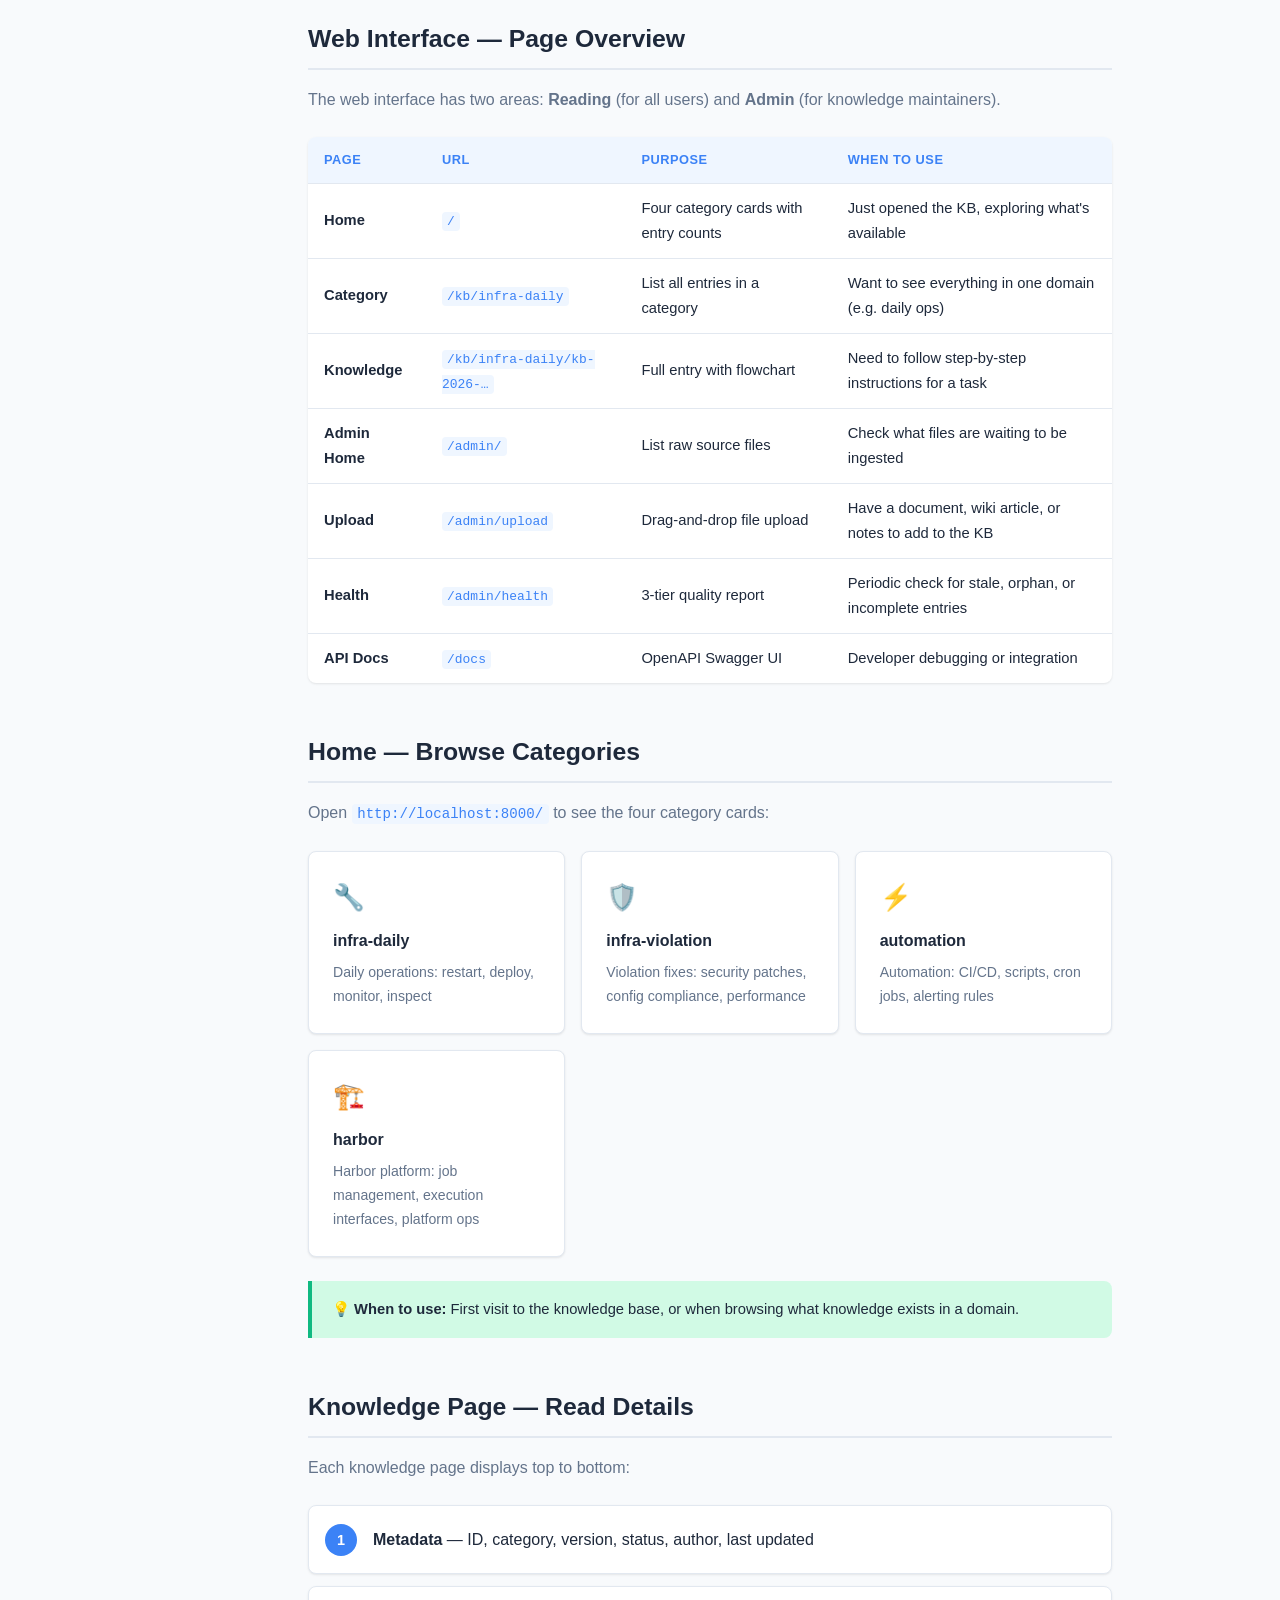
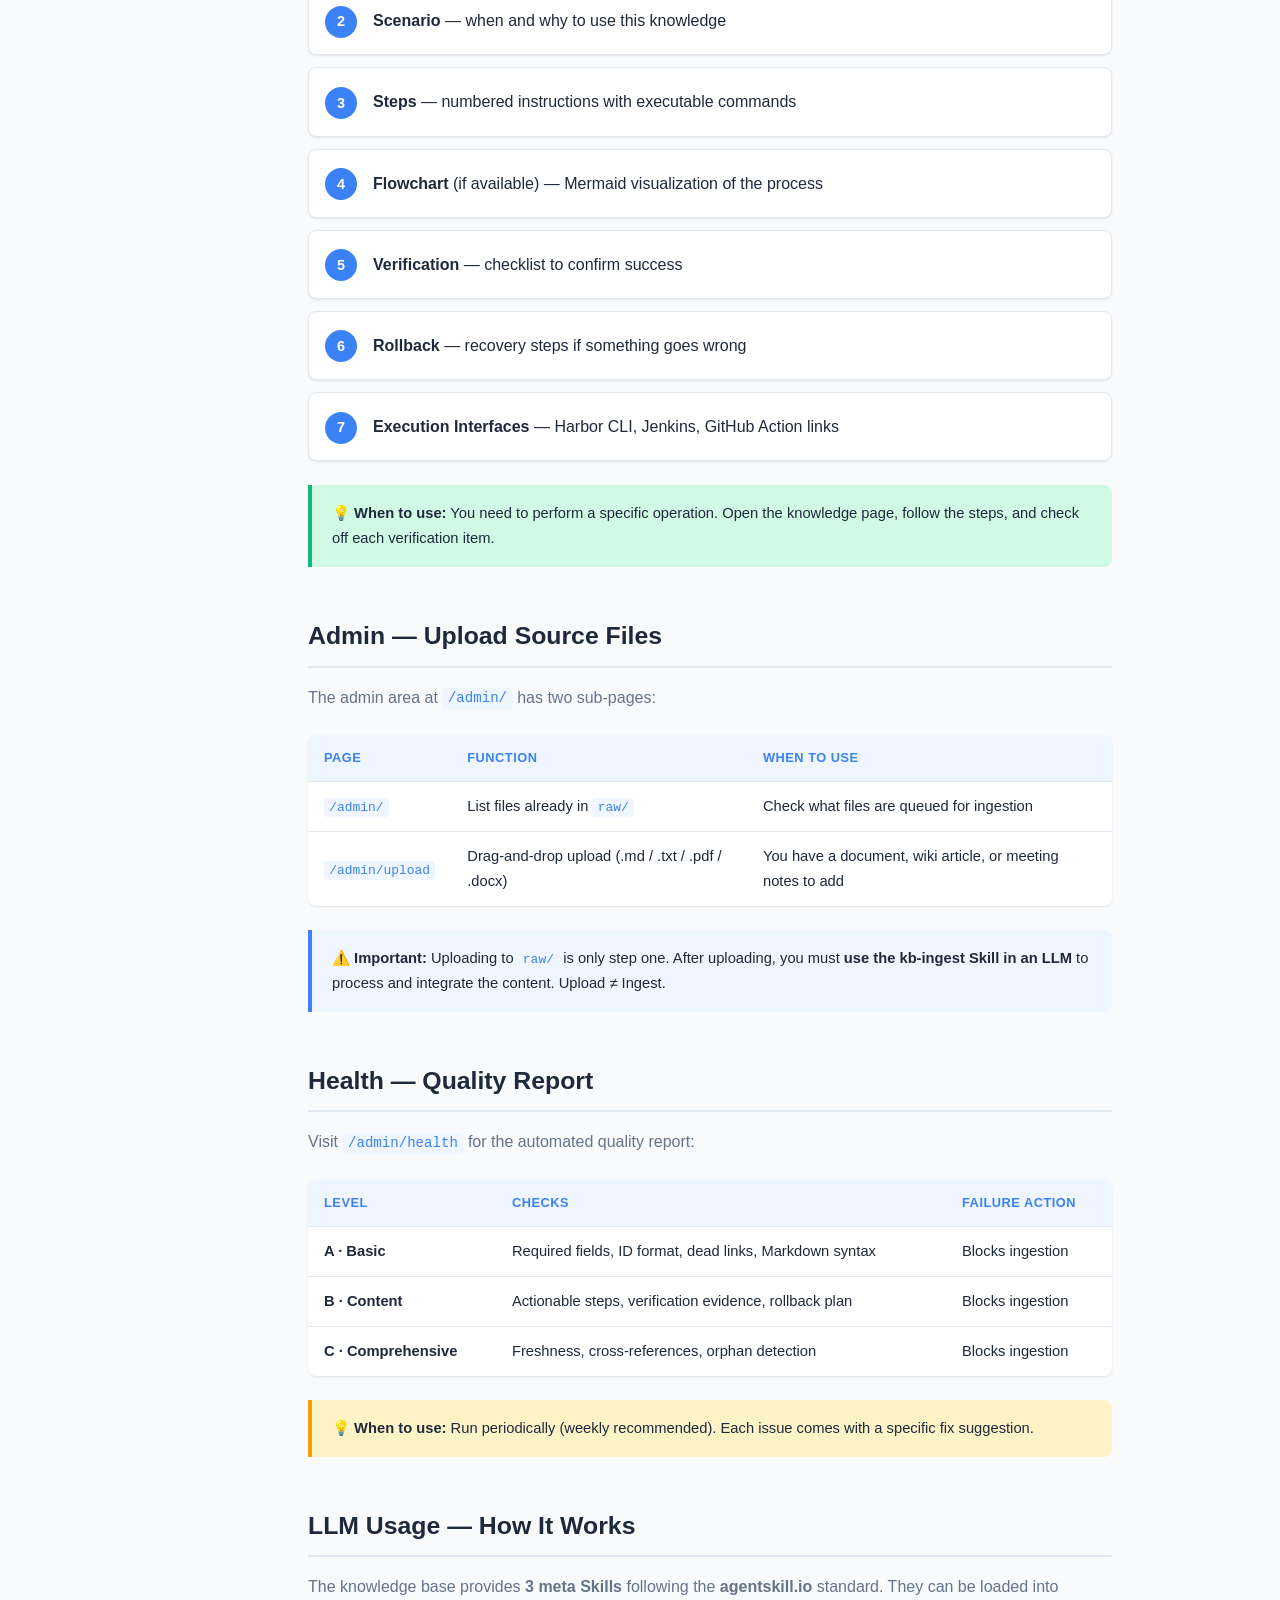
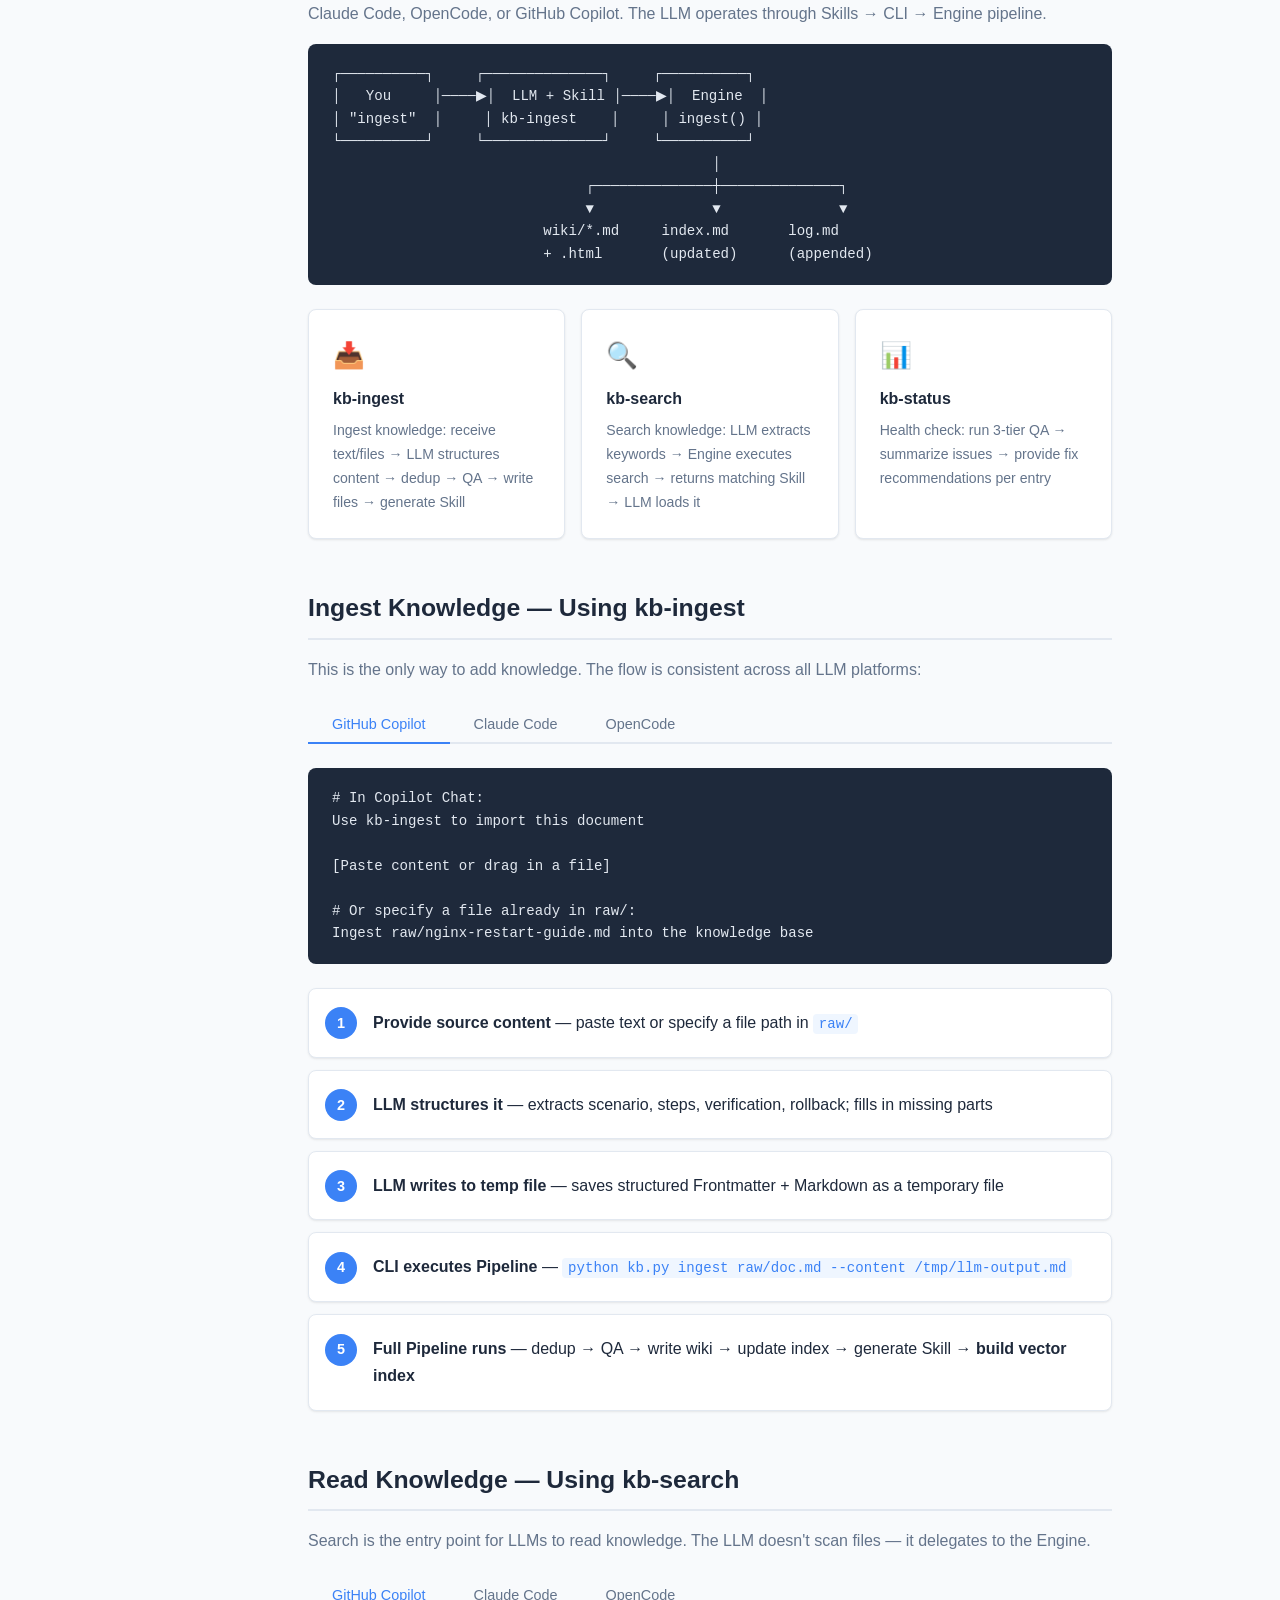
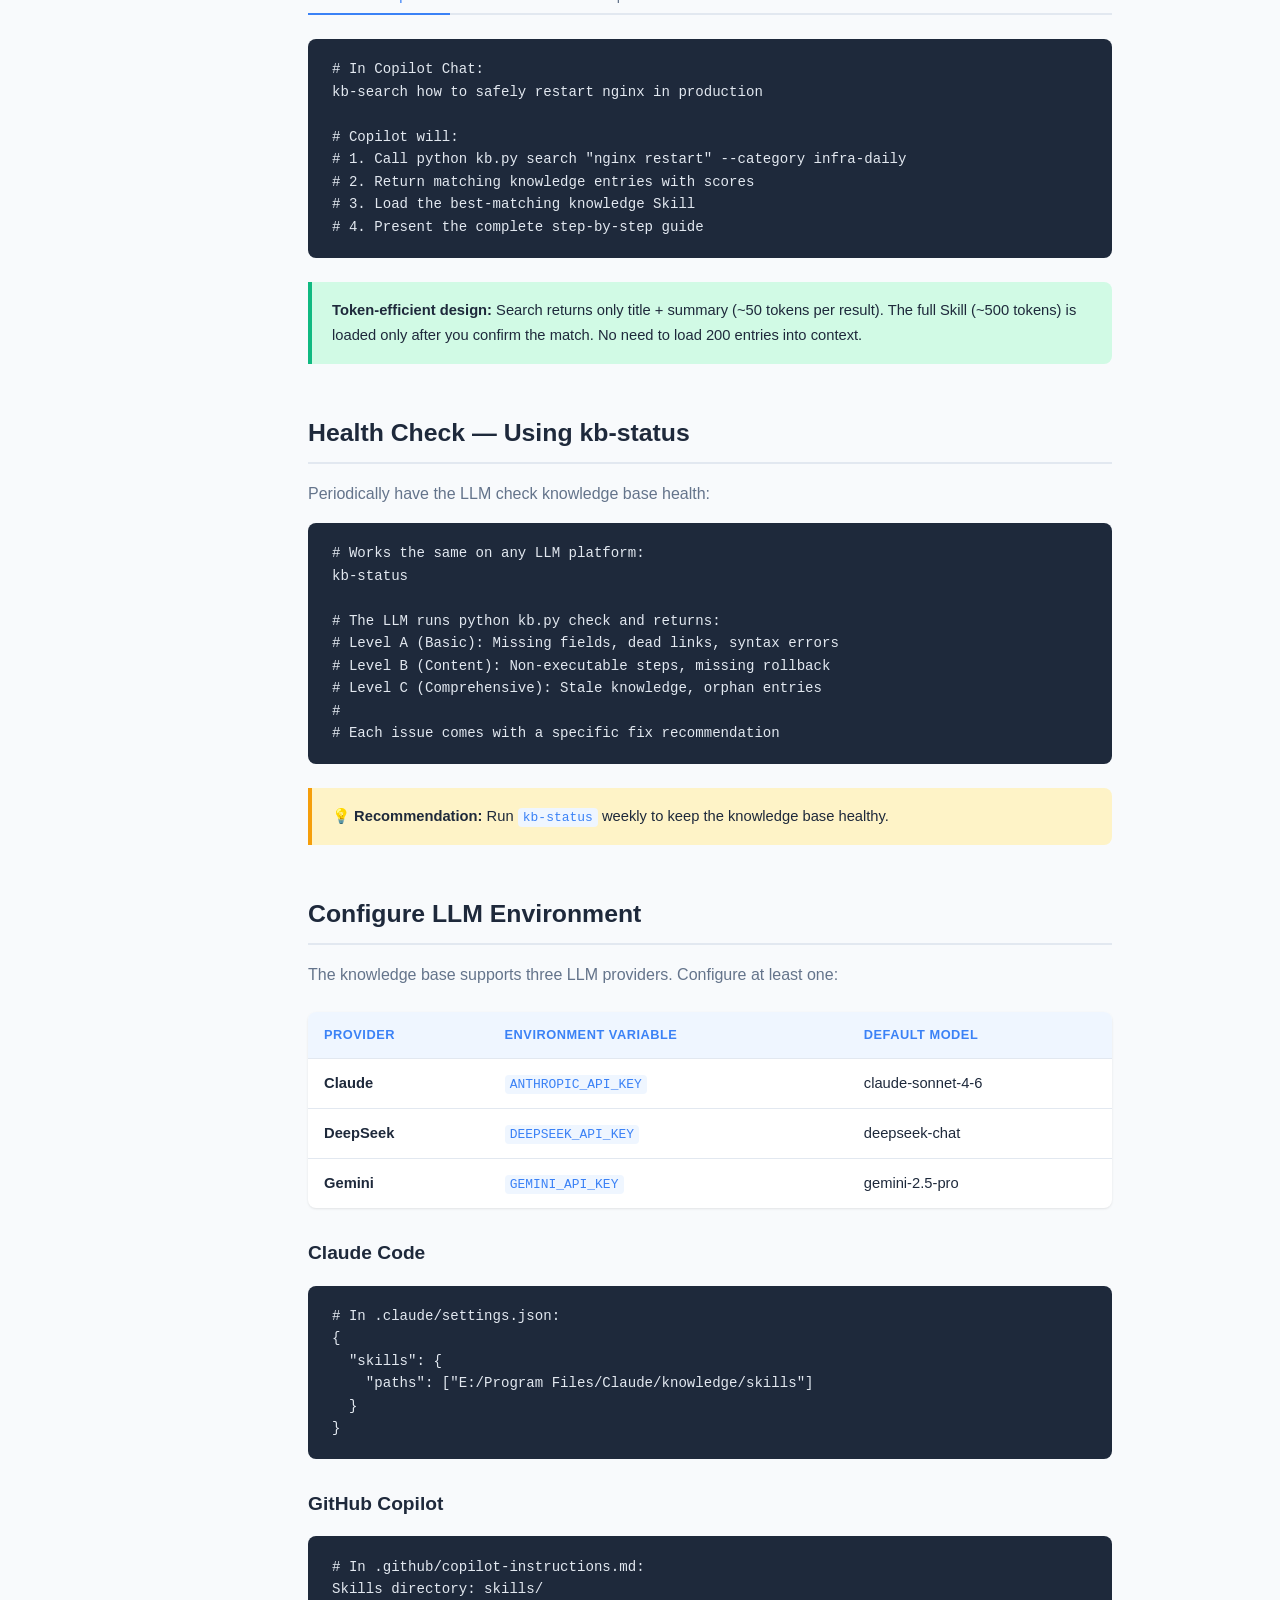
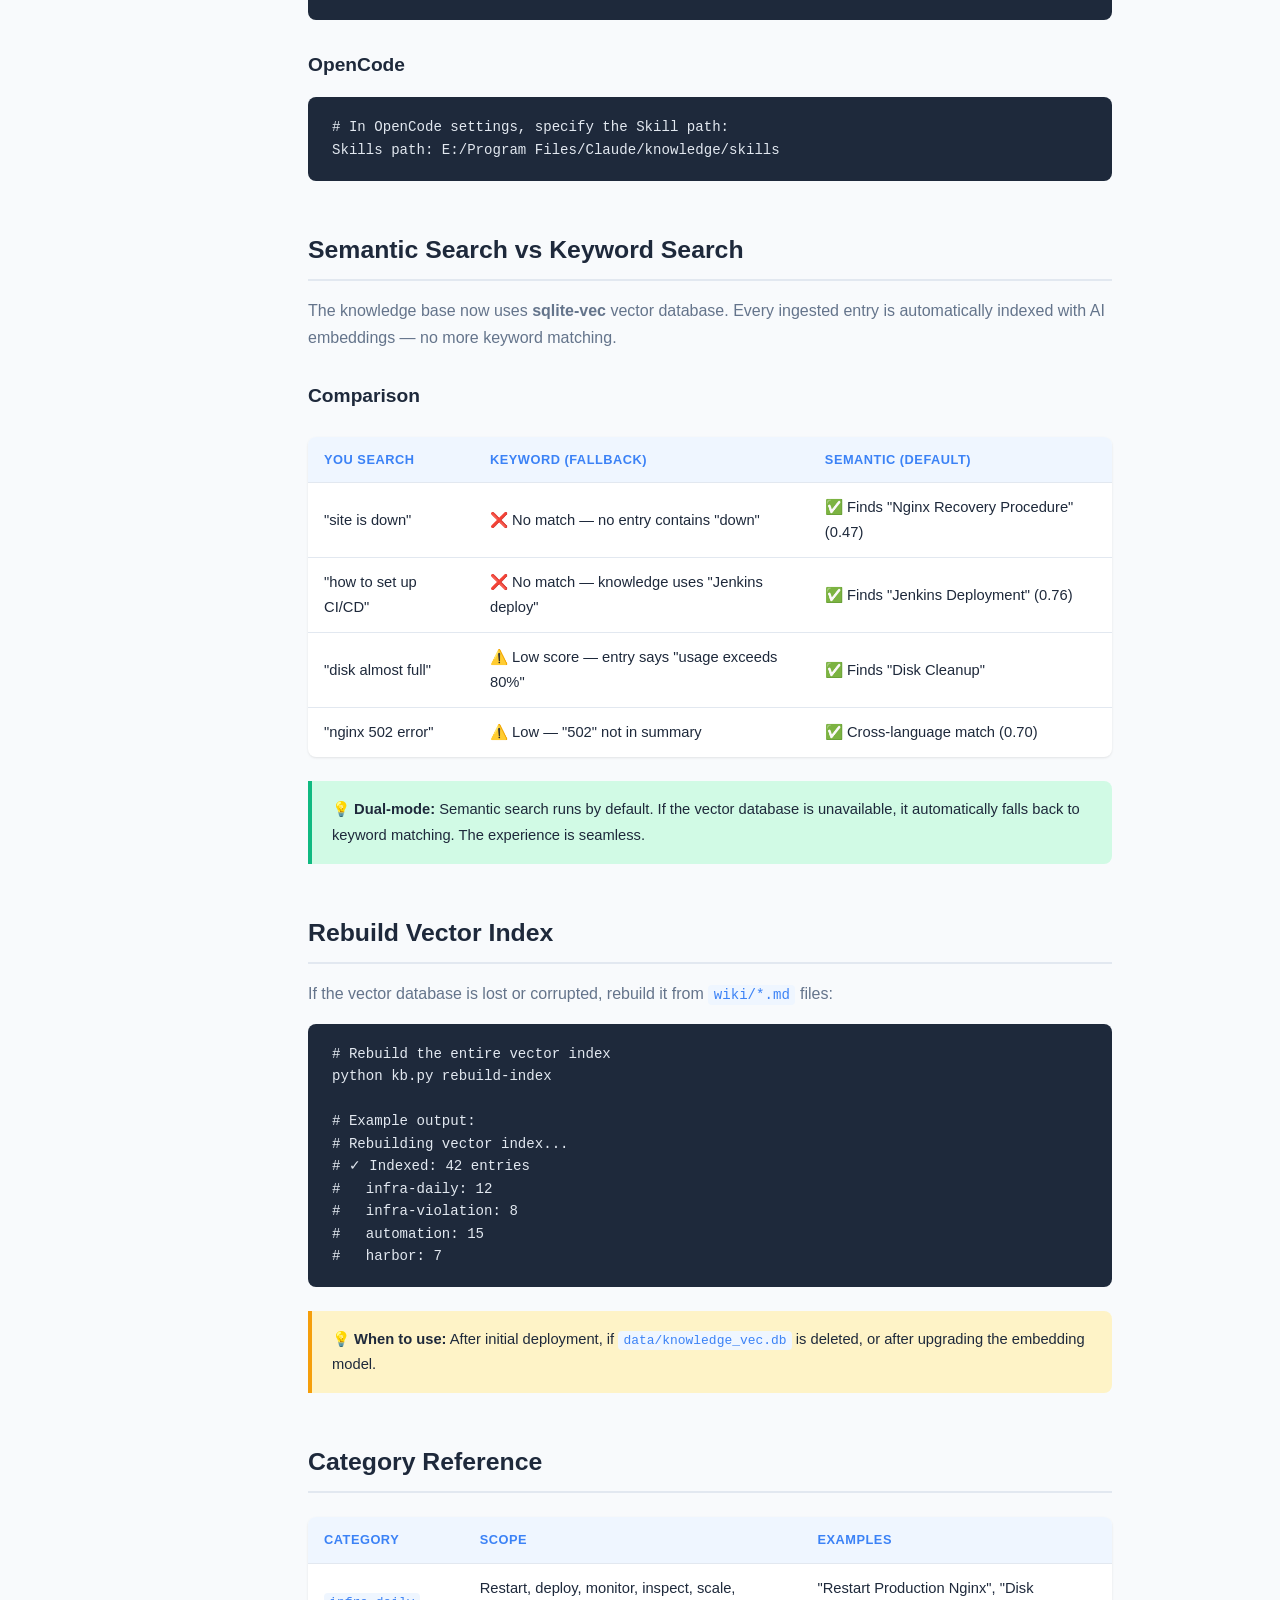
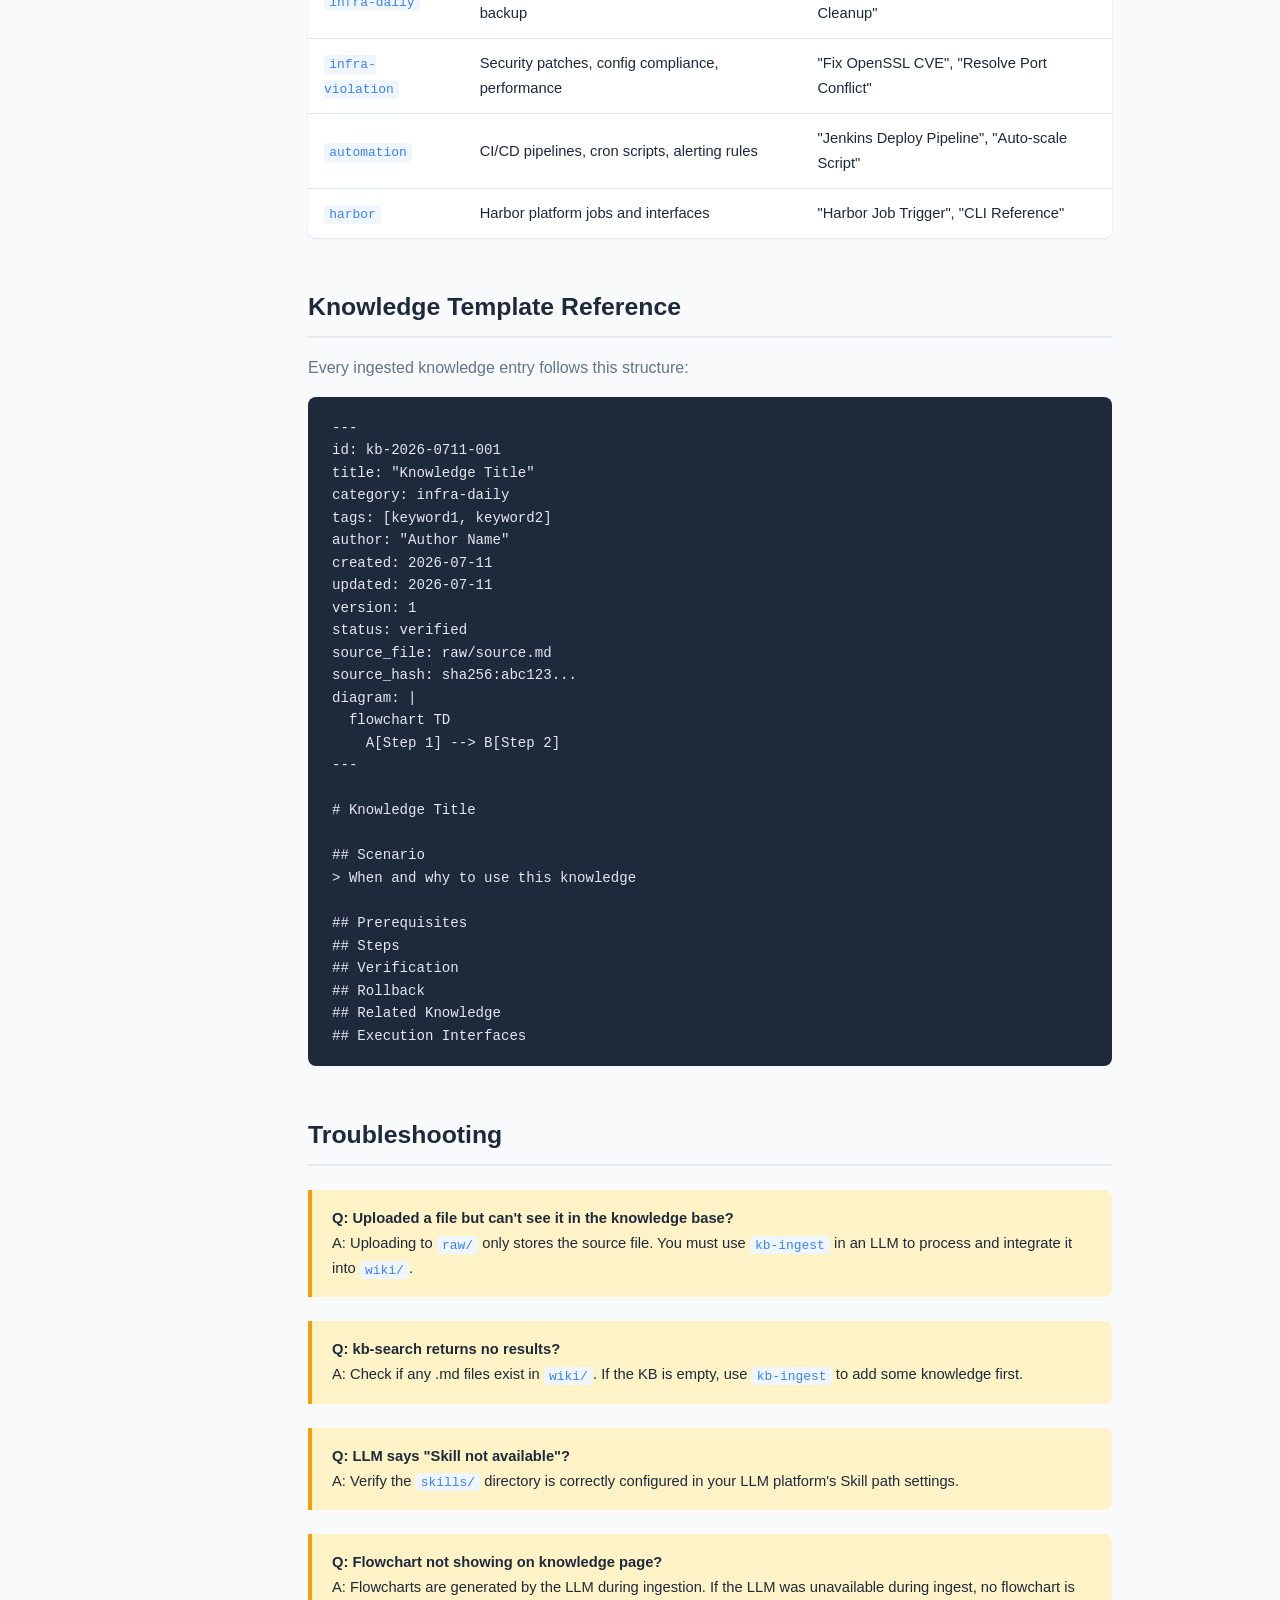
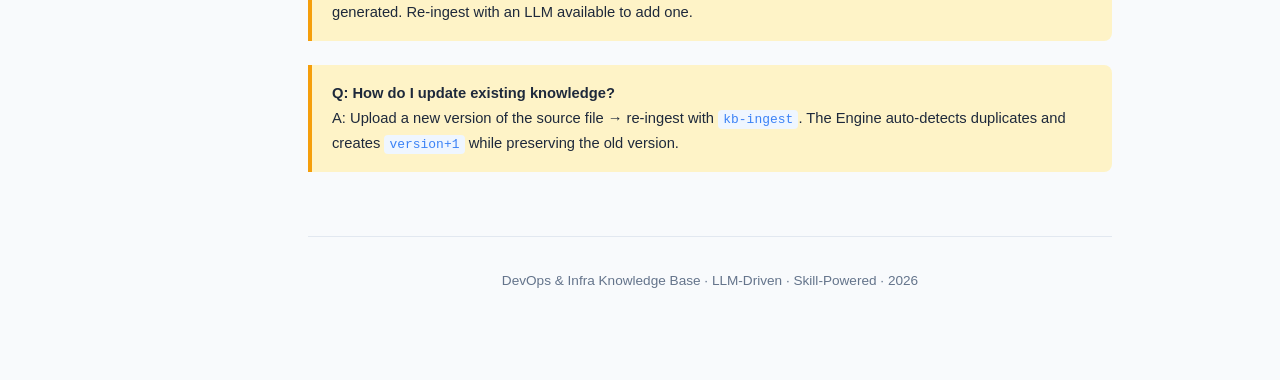
==== commit 2c98ca80: "Add files via upload" ====
--- a/docs/usage-guide-en.html
+++ b/docs/usage-guide-en.html
@@ -253,6 +253,10 @@
   <a href="#llm-check">Health Check</a>
   <a href="#llm-setup">Configure LLM</a>
 
+  <div class="nav-section">Search</div>
+  <a href="#semantic-search">Semantic vs Keyword</a>
+  <a href="#rebuild-index">Rebuild Index</a>
+
   <div class="nav-section">Appendix</div>
   <a href="#categories">Categories</a>
   <a href="#template">Template Reference</a>
@@ -263,9 +267,9 @@
 
 <!-- ====== HERO ====== -->
 <div class="hero">
-  <div class="badge">v0.1.0 · LLM-Driven</div>
+  <div class="badge">v0.2.0 · Semantic Search · LLM-Driven</div>
   <h1>DevOps &amp; Infra Knowledge Base</h1>
-  <p>One knowledge base, two interfaces — browse in your browser, drive with LLM Skills. Covers daily infra ops, violation fixes, automation, and Harbor platform.</p>
+  <p>One knowledge base, two interfaces — browse in your browser, drive with LLM Skills. Search "site is down" and find "Nginx Recovery Procedure" — no keyword matching needed.</p>
 </div>
 
 <!-- ====== OVERVIEW ====== -->
@@ -274,6 +278,11 @@
 <p>Built on the <strong>llm-wiki</strong> framework, this knowledge base flips the traditional RAG model: instead of retrieving raw documents at query time, <strong>the LLM incrementally builds and maintains a persistent, structured wiki</strong> of interlinked markdown files. The knowledge is compiled once, kept current, and served to both humans and LLMs.</p>
 
 <div class="card-grid">
+  <div class="card">
+    <span class="icon">🔮</span>
+    <h4>Semantic Search</h4>
+    <p>Search "site is down" → finds "Nginx Recovery Procedure". AI understands meaning, not just keywords.</p>
+  </div>
   <div class="card">
     <span class="icon">🌐</span>
     <h4>Web Interface</h4>
@@ -539,9 +548,9 @@
 <ol class="step-list">
   <li><strong>Provide source content</strong> — paste text or specify a file path in <code>raw/</code></li>
   <li><strong>LLM structures it</strong> — extracts scenario, steps, verification, rollback; fills in missing parts</li>
-  <li><strong>Dedup check</strong> — semantic comparison against existing entries; decides new vs. version update</li>
-  <li><strong>Quality check</strong> — 3-tier validation; tells you exactly what's missing if it fails</li>
-  <li><strong>Ingestion complete</strong> — generates .md + .html + Skill file; updates index and log</li>
+  <li><strong>LLM writes to temp file</strong> — saves structured Frontmatter + Markdown as a temporary file</li>
+  <li><strong>CLI executes Pipeline</strong> — <code>python kb.py ingest raw/doc.md --content /tmp/llm-output.md</code></li>
+  <li><strong>Full Pipeline runs</strong> — dedup → QA → write wiki → update index → generate Skill → <strong>build vector index</strong></li>
 </ol>
 
 <!-- ====== LLM: SEARCH ====== -->
@@ -630,6 +639,63 @@
 <h3>OpenCode</h3>
 <pre># In OpenCode settings, specify the Skill path:
 Skills path: E:/Program Files/Claude/knowledge/skills</pre>
+
+<!-- ====== SEMANTIC SEARCH ====== -->
+<h2 id="semantic-search">Semantic Search vs Keyword Search</h2>
+
+<p>The knowledge base now uses <strong>sqlite-vec</strong> vector database. Every ingested entry is automatically indexed with AI embeddings — no more keyword matching.</p>
+
+<h3>Comparison</h3>
+
+<table>
+  <thead><tr><th>You search</th><th>Keyword (fallback)</th><th>Semantic (default)</th></tr></thead>
+  <tbody>
+    <tr>
+      <td>"site is down"</td>
+      <td>❌ No match — no entry contains "down"</td>
+      <td>✅ Finds "Nginx Recovery Procedure" (0.47)</td>
+    </tr>
+    <tr>
+      <td>"how to set up CI/CD"</td>
+      <td>❌ No match — knowledge uses "Jenkins deploy"</td>
+      <td>✅ Finds "Jenkins Deployment" (0.76)</td>
+    </tr>
+    <tr>
+      <td>"disk almost full"</td>
+      <td>⚠️ Low score — entry says "usage exceeds 80%"</td>
+      <td>✅ Finds "Disk Cleanup"</td>
+    </tr>
+    <tr>
+      <td>"nginx 502 error"</td>
+      <td>⚠️ Low — "502" not in summary</td>
+      <td>✅ Cross-language match (0.70)</td>
+    </tr>
+  </tbody>
+</table>
+
+<div class="note success">
+  <strong>💡 Dual-mode:</strong> Semantic search runs by default. If the vector database is unavailable, it automatically falls back to keyword matching. The experience is seamless.
+</div>
+
+<!-- ====== REBUILD INDEX ====== -->
+<h2 id="rebuild-index">Rebuild Vector Index</h2>
+
+<p>If the vector database is lost or corrupted, rebuild it from <code>wiki/*.md</code> files:</p>
+
+<pre># Rebuild the entire vector index
+python kb.py rebuild-index
+
+# Example output:
+# Rebuilding vector index...
+# ✓ Indexed: 42 entries
+#   infra-daily: 12
+#   infra-violation: 8
+#   automation: 15
+#   harbor: 7</pre>
+
+<div class="note warn">
+  <strong>💡 When to use:</strong> After initial deployment, if <code>data/knowledge_vec.db</code> is deleted, or after upgrading the embedding model.
+</div>
 
 <!-- ====== CATEGORIES ====== -->
 <h2 id="categories">Category Reference</h2>
